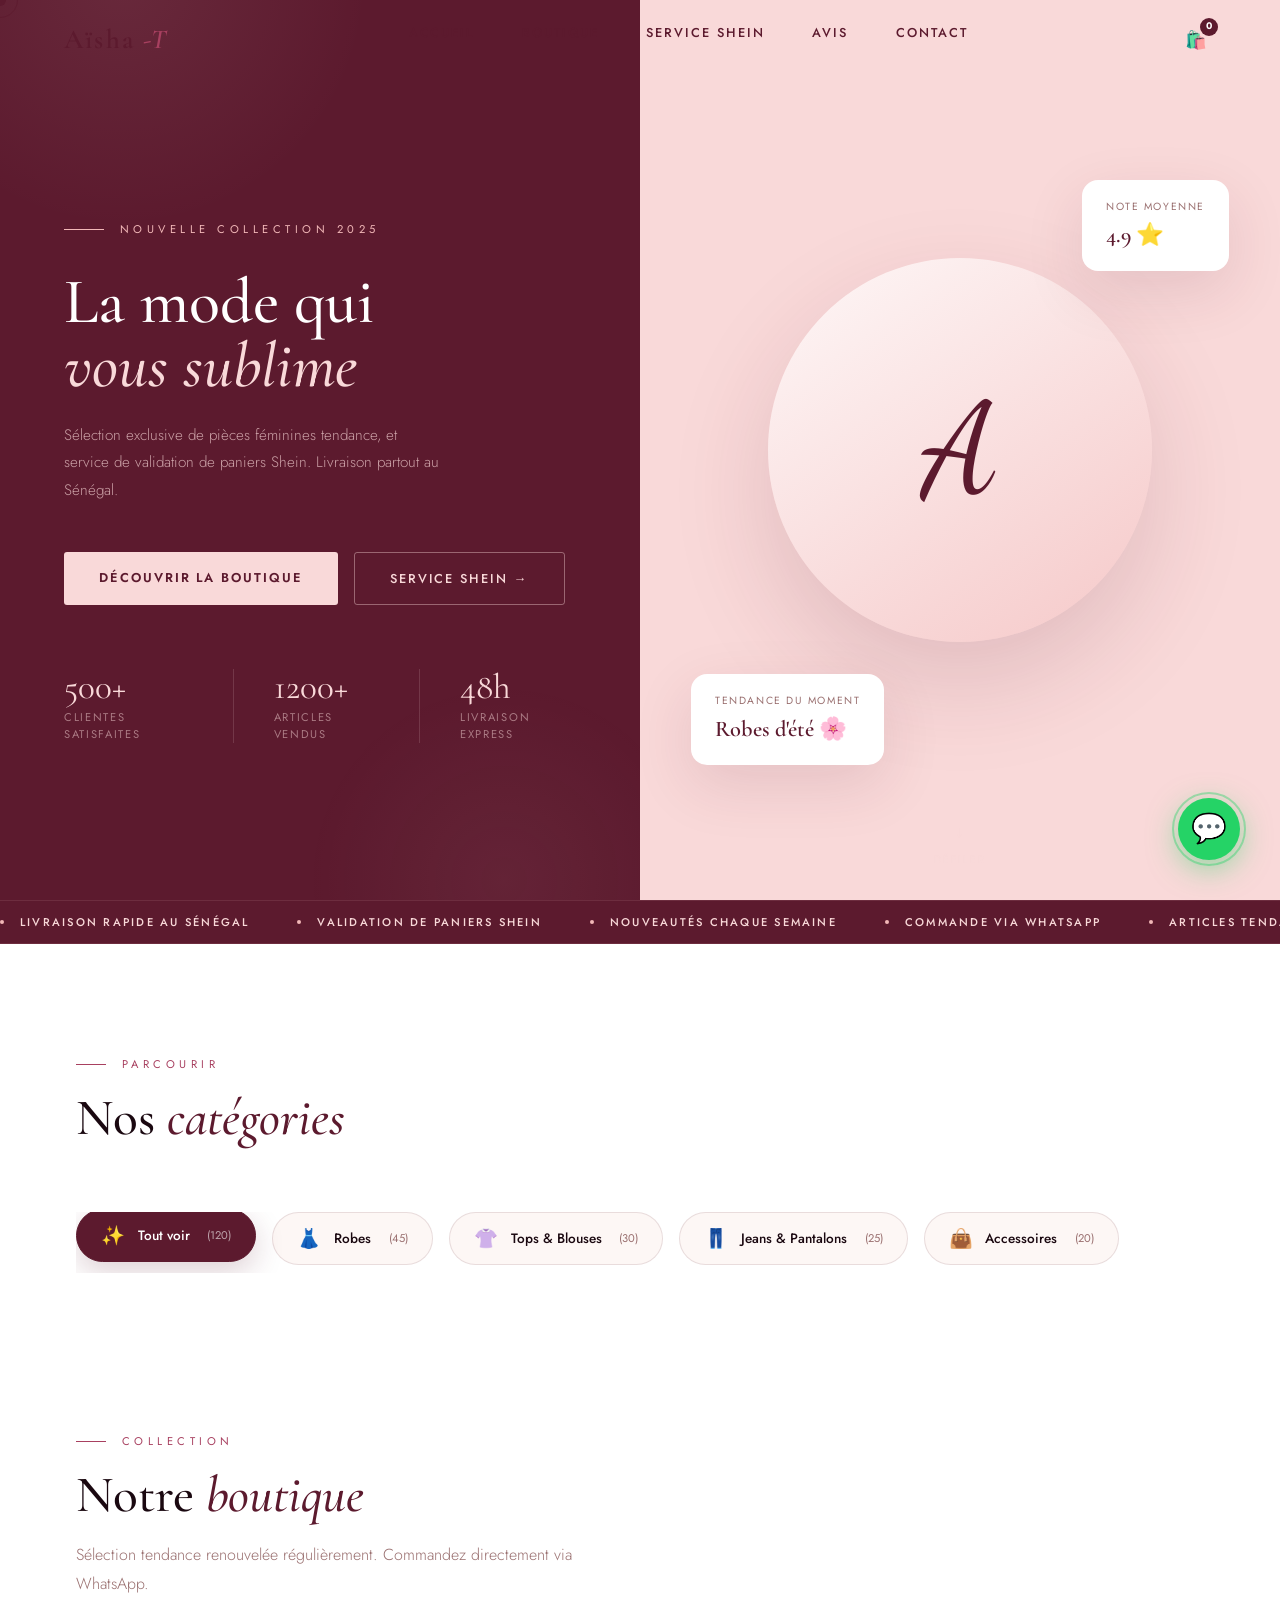
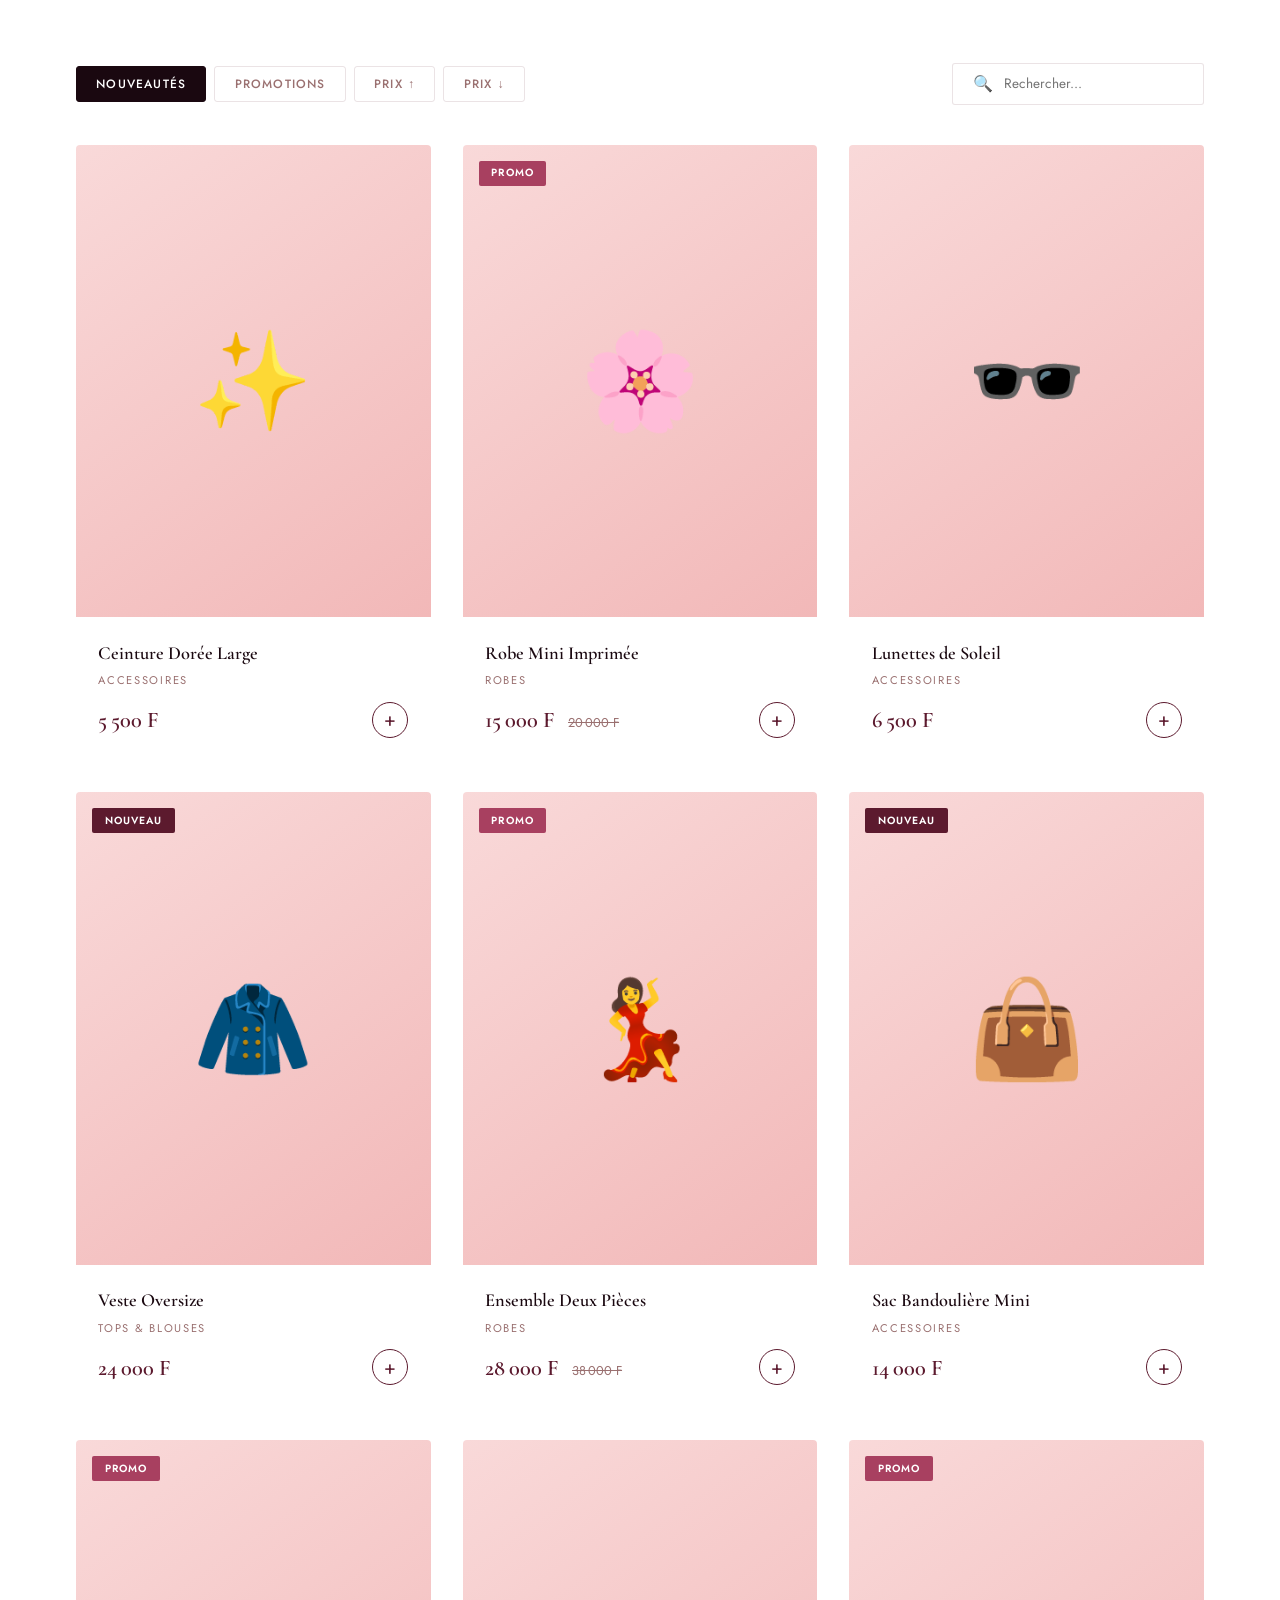
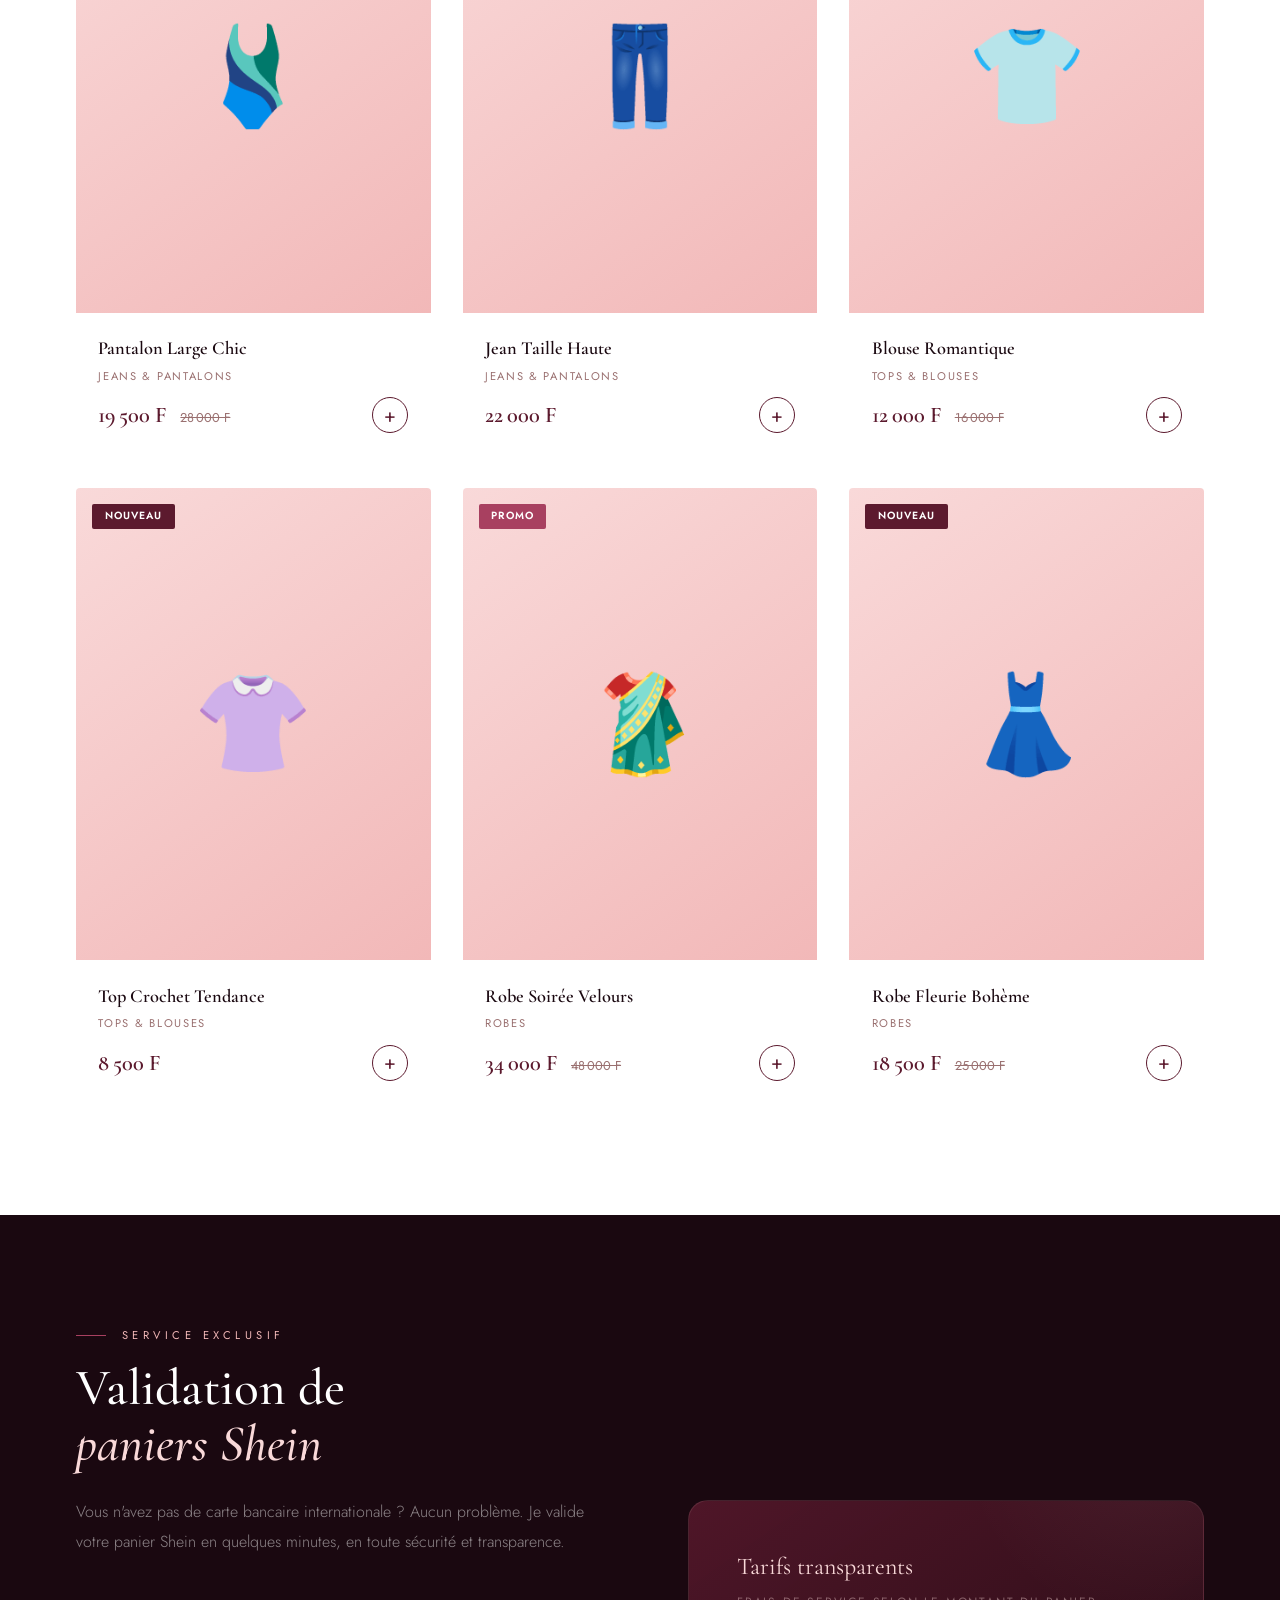
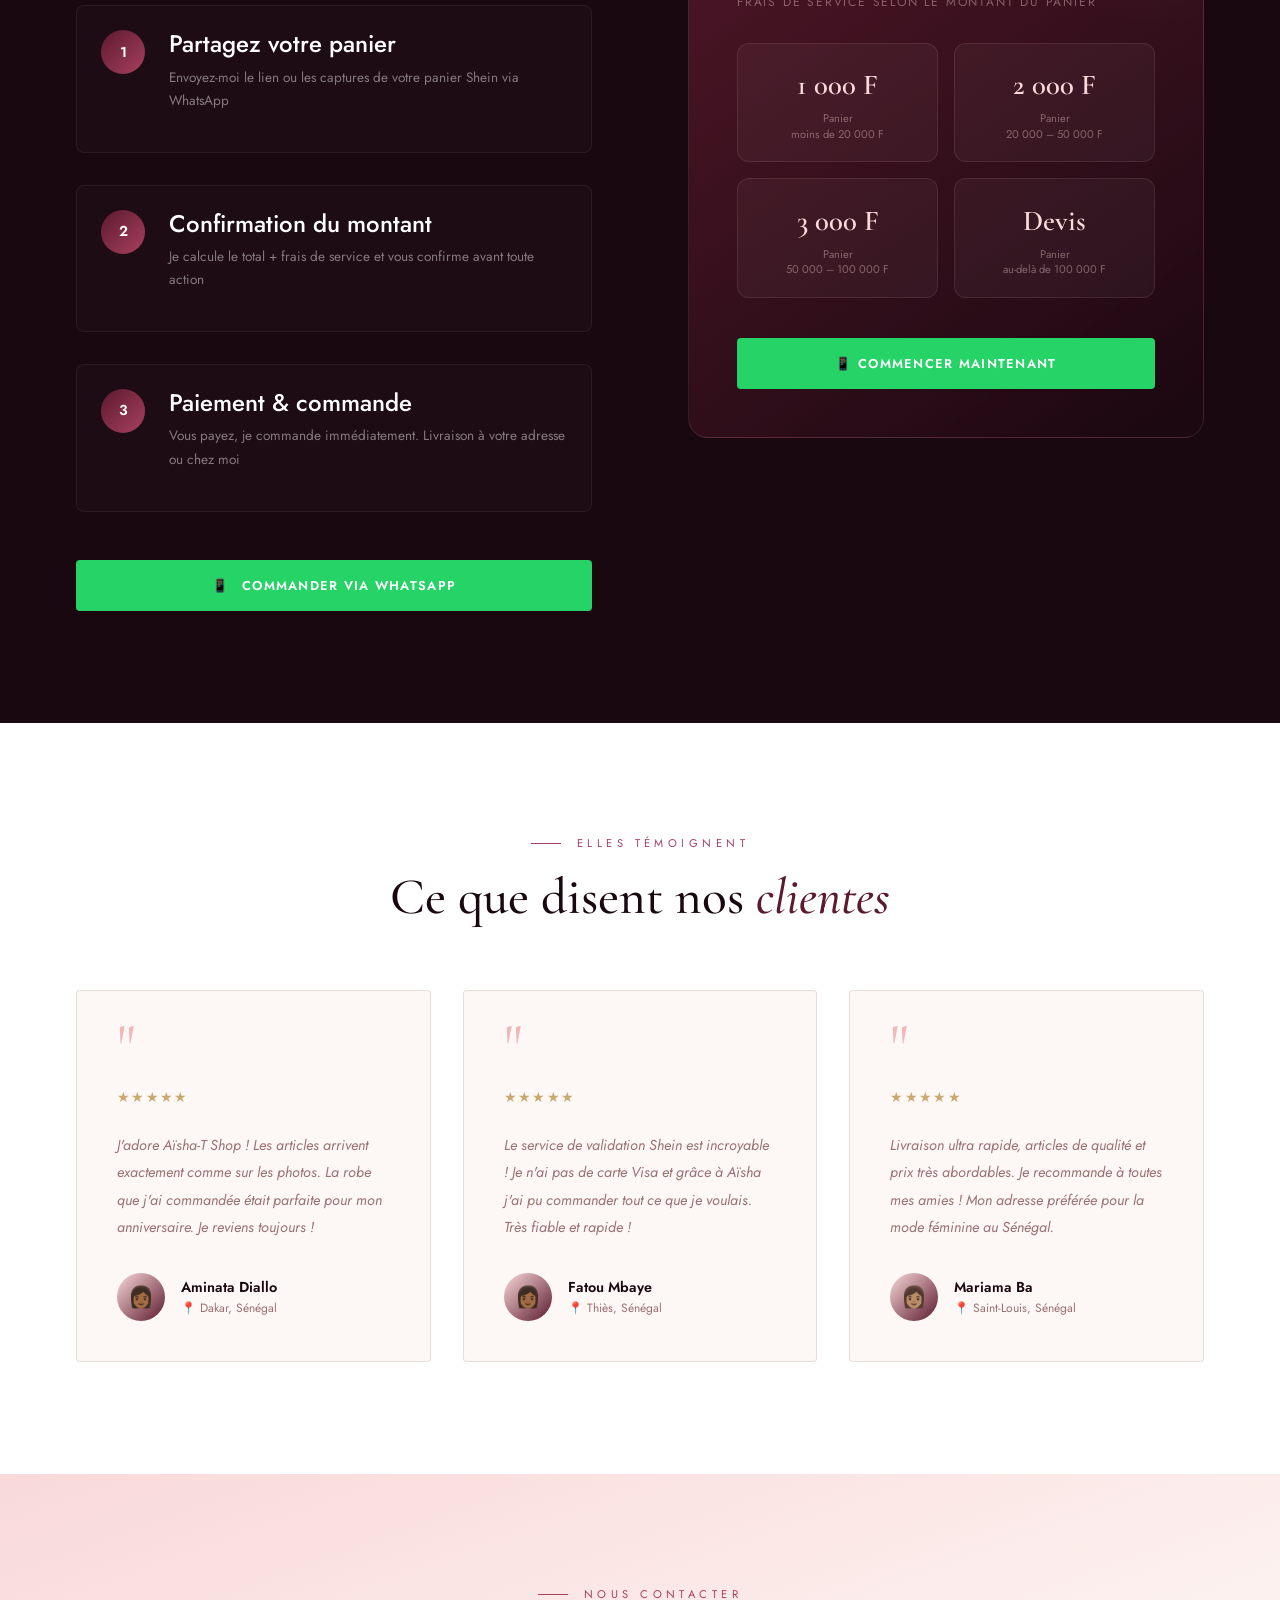
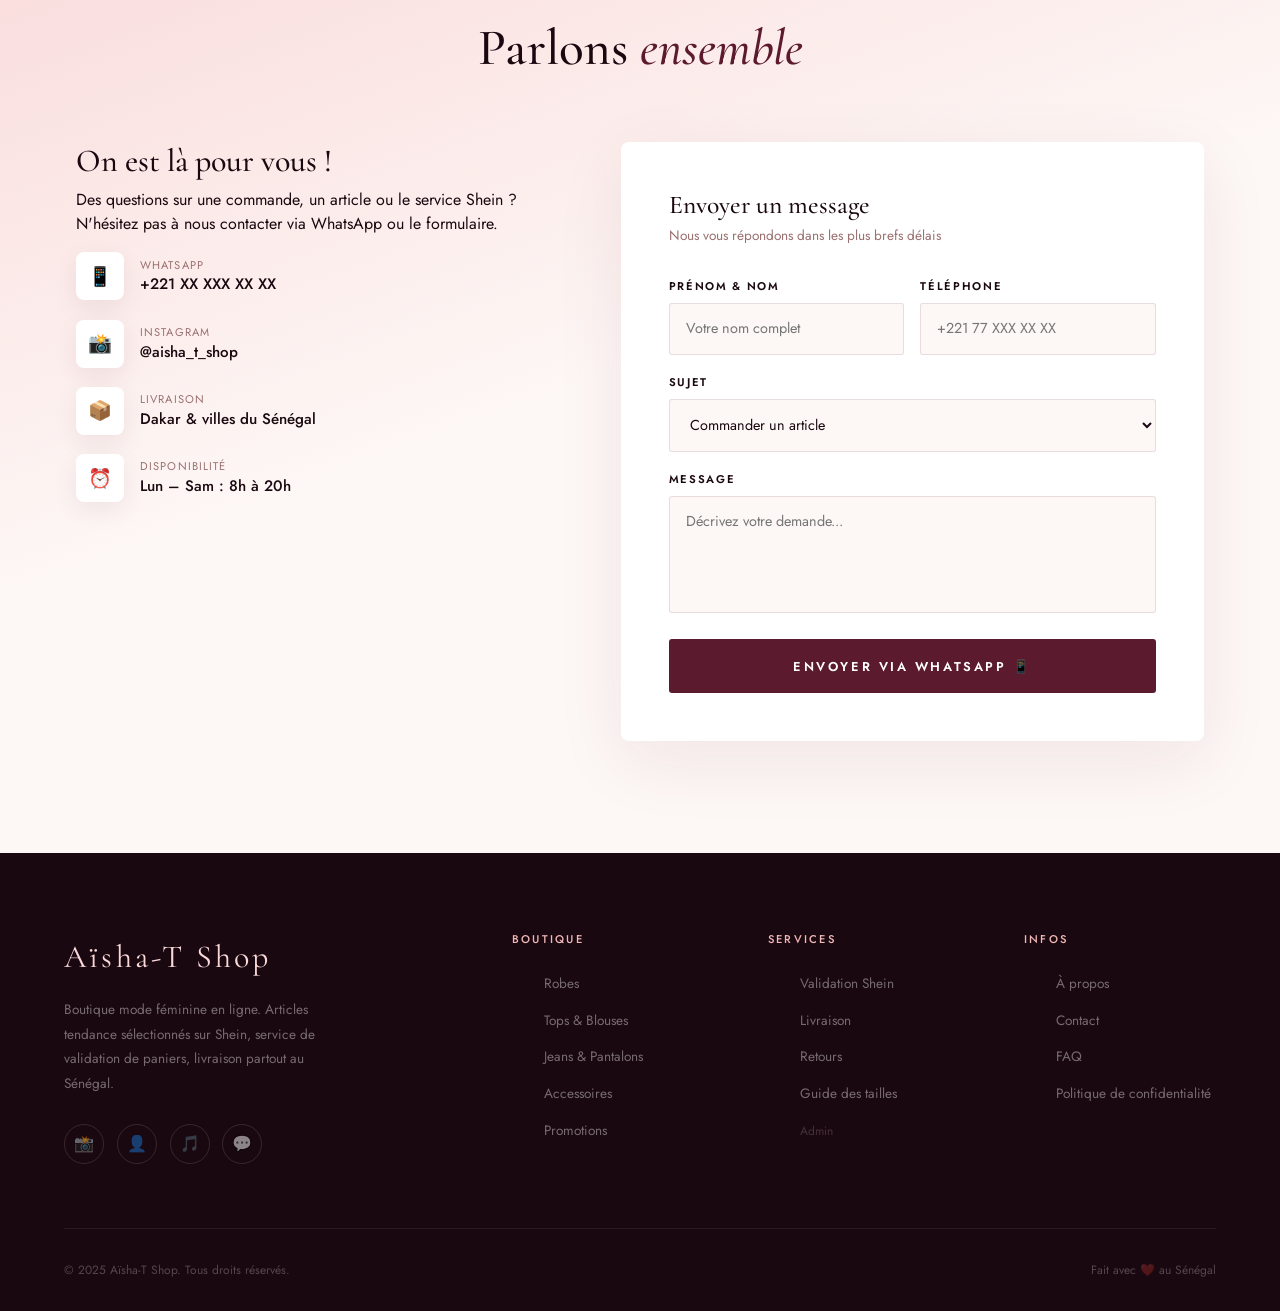
==== index.html @ eae57ab1 "first commit" ====
<!DOCTYPE html>
<html lang="fr">
<head>
  <meta charset="UTF-8">
  <meta name="viewport" content="width=device-width, initial-scale=1.0">
  <title>Aïsha-T Shop — Mode Féminine & Validation Shein</title>
  <meta name="description" content="Boutique mode féminine tendance. Articles Shein revendus & validation de paniers. Livraison au Sénégal.">
  
  <!-- Bootstrap CSS -->
  <link href="https://cdn.jsdelivr.net/npm/bootstrap@5.3.2/dist/css/bootstrap.min.css" rel="stylesheet">
  <!-- Custom CSS -->
  <link rel="stylesheet" href="css/style.css">
</head>
<body>

<!-- CURSOR -->
<div class="cursor" id="cursor"></div>
<div class="cursor-follower" id="cursorFollower"></div>

<!-- PARTICLES -->
<canvas id="particles-canvas"></canvas>

<!-- LOADER -->
<div id="loader">
  <div class="loader-logo">Aïsha<span>-T</span></div>
  <div class="loader-line"></div>
  <div class="loader-sub">Mode Féminine · Validation Shein</div>
</div>

<!-- NAVBAR -->
<nav id="navbar">
  <a href="#" class="nav-logo">Aïsha<em>-T</em></a>

  <ul class="nav-center" id="navLinks">
    <li><a href="#hero">Accueil</a></li>
    <li><a href="#boutique">Boutique</a></li>
    <li><a href="#shein-service">Service Shein</a></li>
    <li><a href="#temoignages">Avis</a></li>
    <li><a href="#contact">Contact</a></li>
  </ul>

  <div class="nav-right">
    <button class="nav-icon-btn" onclick="toggleCart()" title="Panier">
      🛍️
      <span class="badge" id="cartBadge">0</span>
    </button>
    <button class="hamburger" onclick="toggleNav()">
      <span></span><span></span><span></span>
    </button>
  </div>
</nav>

<!-- HERO -->
<section id="hero">
  <div class="hero-left">
    <div class="hero-eyebrow">Nouvelle Collection 2025</div>
    <h1 class="hero-title">
      La mode qui<br><em>vous sublime</em>
    </h1>
    <p class="hero-sub">
      Sélection exclusive de pièces féminines tendance, et service de validation de paniers Shein. Livraison partout au Sénégal.
    </p>
    <div class="hero-actions">
      <a href="#boutique" class="btn-primary"><span>Découvrir la boutique</span></a>
      <a href="#shein-service" class="btn-ghost">Service Shein →</a>
    </div>
    <div class="hero-stats">
      <div class="hero-stat">
        <div class="num" data-count="500" data-suffix="+">0</div>
        <div class="lbl">Clientes satisfaites</div>
      </div>
      <div class="hero-stat-sep"></div>
      <div class="hero-stat">
        <div class="num" data-count="1200" data-suffix="+">0</div>
        <div class="lbl">Articles vendus</div>
      </div>
      <div class="hero-stat-sep"></div>
      <div class="hero-stat">
        <div class="num" data-count="48" data-suffix="h">0</div>
        <div class="lbl">Livraison express</div>
      </div>
    </div>
  </div>

  <div class="hero-right">
    <div class="hero-visual">
      <div class="hero-circle">
        <div class="hero-logo-display">A</div>
      </div>

      <div class="hero-floating-card">
        <div class="hfc-label">Tendance du moment</div>
        <div class="hfc-value">Robes d'été 🌸</div>
      </div>

      <div class="hero-floating-card">
        <div class="hfc-label">Note moyenne</div>
        <div class="hfc-value">4.9 ⭐</div>
      </div>
    </div>

    <div class="hero-scroll">
      <div class="arrow">↓</div>
      <span>Défiler</span>
    </div>
  </div>
</section>

<!-- MARQUEE -->
<div class="marquee-band">
  <div class="marquee-track">
    <span class="marquee-item"><span class="marquee-dot"></span> Livraison rapide au Sénégal</span>
    <span class="marquee-item"><span class="marquee-dot"></span> Validation de paniers Shein</span>
    <span class="marquee-item"><span class="marquee-dot"></span> Nouveautés chaque semaine</span>
    <span class="marquee-item"><span class="marquee-dot"></span> Commande via WhatsApp</span>
    <span class="marquee-item"><span class="marquee-dot"></span> Articles tendance & abordables</span>
    <span class="marquee-item"><span class="marquee-dot"></span> Tailles XS à XL disponibles</span>
    <span class="marquee-item"><span class="marquee-dot"></span> Paiement sécurisé</span>
    <span class="marquee-item"><span class="marquee-dot"></span> Livraison rapide au Sénégal</span>
    <span class="marquee-item"><span class="marquee-dot"></span> Validation de paniers Shein</span>
    <span class="marquee-item"><span class="marquee-dot"></span> Nouveautés chaque semaine</span>
    <span class="marquee-item"><span class="marquee-dot"></span> Commande via WhatsApp</span>
    <span class="marquee-item"><span class="marquee-dot"></span> Articles tendance & abordables</span>
    <span class="marquee-item"><span class="marquee-dot"></span> Tailles XS à XL disponibles</span>
    <span class="marquee-item"><span class="marquee-dot"></span> Paiement sécurisé</span>
  </div>
</div>

<!-- CATEGORIES -->
<section id="categories" class="section">
  <div class="container">
    <div class="section-header reveal">
      <div class="section-eyebrow">Parcourir</div>
      <h2 class="section-title">Nos <em>catégories</em></h2>
    </div>
    <div class="categories-row reveal">
      <div class="cat-pill active" onclick="filterCat('tout', this)">
        <span class="cat-pill-emoji">✨</span>
        <span class="cat-pill-name">Tout voir</span>
        <span class="cat-pill-count">(120)</span>
      </div>
      <div class="cat-pill" onclick="filterCat('robe', this)">
        <span class="cat-pill-emoji">👗</span>
        <span class="cat-pill-name">Robes</span>
        <span class="cat-pill-count">(45)</span>
      </div>
      <div class="cat-pill" onclick="filterCat('top', this)">
        <span class="cat-pill-emoji">👚</span>
        <span class="cat-pill-name">Tops & Blouses</span>
        <span class="cat-pill-count">(30)</span>
      </div>
      <div class="cat-pill" onclick="filterCat('jean', this)">
        <span class="cat-pill-emoji">👖</span>
        <span class="cat-pill-name">Jeans & Pantalons</span>
        <span class="cat-pill-count">(25)</span>
      </div>
      <div class="cat-pill" onclick="filterCat('accessoire', this)">
        <span class="cat-pill-emoji">👜</span>
        <span class="cat-pill-name">Accessoires</span>
        <span class="cat-pill-count">(20)</span>
      </div>
    </div>
  </div>
</section>

<!-- BOUTIQUE -->
<section id="boutique" class="section" style="background:white; padding-top:3rem">
  <div class="container">
    <div class="section-header reveal">
      <div class="section-eyebrow">Collection</div>
      <h2 class="section-title">Notre <em>boutique</em></h2>
      <p class="section-desc">Sélection tendance renouvelée régulièrement. Commandez directement via WhatsApp.</p>
    </div>

    <div class="products-toolbar reveal">
      <div class="filter-tabs">
        <button class="filter-tab active" onclick="setSort('recent', this)">Nouveautés</button>
        <button class="filter-tab" onclick="setSort('promo', this)">Promotions</button>
        <button class="filter-tab" onclick="setSort('prix_asc', this)">Prix ↑</button>
        <button class="filter-tab" onclick="setSort('prix_desc', this)">Prix ↓</button>
      </div>
      <div class="search-wrap">
        <span>🔍</span>
        <input type="text" placeholder="Rechercher..." oninput="doSearch(this.value)">
      </div>
    </div>

    <div class="products-grid" id="productsGrid"></div>
  </div>
</section>

<!-- SERVICE SHEIN -->
<section id="shein-service" class="section">
  <div class="container">
    <div class="shein-grid">
      <div class="reveal-left">
        <div class="section-eyebrow" style="color:var(--blush-mid)">Service exclusif</div>
        <h2 class="shein-title">Validation de<br><em>paniers Shein</em></h2>
        <p class="shein-desc">
          Vous n'avez pas de carte bancaire internationale ? Aucun problème. Je valide votre panier Shein en quelques minutes, en toute sécurité et transparence.
        </p>
        <div class="shein-steps">
          <div class="step">
            <div class="step-num">1</div>
            <div class="step-body">
              <h4>Partagez votre panier</h4>
              <p>Envoyez-moi le lien ou les captures de votre panier Shein via WhatsApp</p>
            </div>
          </div>
          <div class="step">
            <div class="step-num">2</div>
            <div class="step-body">
              <h4>Confirmation du montant</h4>
              <p>Je calcule le total + frais de service et vous confirme avant toute action</p>
            </div>
          </div>
          <div class="step">
            <div class="step-num">3</div>
            <div class="step-body">
              <h4>Paiement & commande</h4>
              <p>Vous payez, je commande immédiatement. Livraison à votre adresse ou chez moi</p>
            </div>
          </div>
        </div>
        <a href="https://wa.me/221XXXXXXXXX?text=Bonjour%20Aïsha-T%20Shop%20!%20Je%20voudrais%20valider%20mon%20panier%20Shein%20🛒" target="_blank" class="btn-wa">
          <span>📱</span> Commander via WhatsApp
        </a>
      </div>

      <div class="shein-visual-box reveal-right">
        <div class="shein-box-title">Tarifs transparents</div>
        <div class="shein-box-sub">Frais de service selon le montant du panier</div>
        <div class="tarif-grid">
          <div class="tarif-card">
            <div class="tarif-price">1 000 F</div>
            <div class="tarif-range">Panier<br>moins de 20 000 F</div>
          </div>
          <div class="tarif-card">
            <div class="tarif-price">2 000 F</div>
            <div class="tarif-range">Panier<br>20 000 – 50 000 F</div>
          </div>
          <div class="tarif-card">
            <div class="tarif-price">3 000 F</div>
            <div class="tarif-range">Panier<br>50 000 – 100 000 F</div>
          </div>
          <div class="tarif-card">
            <div class="tarif-price">Devis</div>
            <div class="tarif-range">Panier<br>au-delà de 100 000 F</div>
          </div>
        </div>
        <a href="https://wa.me/221XXXXXXXXX?text=Bonjour%20!%20Je%20veux%20valider%20mon%20panier%20Shein" target="_blank" class="btn-wa" style="margin-top:0.5rem">
          📱 Commencer maintenant
        </a>
      </div>
    </div>
  </div>
</section>

<!-- TESTIMONIALS -->
<section id="temoignages" class="section" style="background:white">
  <div class="container">
    <div class="section-header reveal" style="text-align:center">
      <div class="section-eyebrow" style="justify-content:center">Elles témoignent</div>
      <h2 class="section-title">Ce que disent nos <em>clientes</em></h2>
    </div>
    <div class="testi-grid">
      <div class="testi-card reveal" style="transition-delay:0s">
        <span class="testi-quote">"</span>
        <div class="testi-stars">★★★★★</div>
        <p class="testi-text">J'adore Aïsha-T Shop ! Les articles arrivent exactement comme sur les photos. La robe que j'ai commandée était parfaite pour mon anniversaire. Je reviens toujours !</p>
        <div class="testi-author">
          <div class="testi-avatar">👩🏾</div>
          <div>
            <div class="testi-name">Aminata Diallo</div>
            <div class="testi-loc">📍 Dakar, Sénégal</div>
          </div>
        </div>
      </div>
      <div class="testi-card reveal" style="transition-delay:0.1s">
        <span class="testi-quote">"</span>
        <div class="testi-stars">★★★★★</div>
        <p class="testi-text">Le service de validation Shein est incroyable ! Je n'ai pas de carte Visa et grâce à Aïsha j'ai pu commander tout ce que je voulais. Très fiable et rapide !</p>
        <div class="testi-author">
          <div class="testi-avatar">👩🏾</div>
          <div>
            <div class="testi-name">Fatou Mbaye</div>
            <div class="testi-loc">📍 Thiès, Sénégal</div>
          </div>
        </div>
      </div>
      <div class="testi-card reveal" style="transition-delay:0.2s">
        <span class="testi-quote">"</span>
        <div class="testi-stars">★★★★★</div>
        <p class="testi-text">Livraison ultra rapide, articles de qualité et prix très abordables. Je recommande à toutes mes amies ! Mon adresse préférée pour la mode féminine au Sénégal.</p>
        <div class="testi-author">
          <div class="testi-avatar">👩🏽</div>
          <div>
            <div class="testi-name">Mariama Ba</div>
            <div class="testi-loc">📍 Saint-Louis, Sénégal</div>
          </div>
        </div>
      </div>
    </div>
  </div>
</section>

<!-- CONTACT -->
<section id="contact" class="section">
  <div class="container">
    <div class="section-header reveal" style="text-align:center">
      <div class="section-eyebrow" style="justify-content:center">Nous contacter</div>
      <h2 class="section-title">Parlons <em>ensemble</em></h2>
    </div>
    <div class="contact-grid">
      <div class="reveal-left">
        <h3 style="font-family:'Cormorant Garamond',serif;font-size:2rem;margin-bottom:0.5rem">On est là pour vous !</h3>
        <p>Des questions sur une commande, un article ou le service Shein ? N'hésitez pas à nous contacter via WhatsApp ou le formulaire.</p>
        <div class="contact-items">
          <div class="contact-item">
            <div class="ci-icon">📱</div>
            <div><div class="ci-label">WhatsApp</div><div class="ci-val">+221 XX XXX XX XX</div></div>
          </div>
          <div class="contact-item">
            <div class="ci-icon">📸</div>
            <div><div class="ci-label">Instagram</div><div class="ci-val">@aisha_t_shop</div></div>
          </div>
          <div class="contact-item">
            <div class="ci-icon">📦</div>
            <div><div class="ci-label">Livraison</div><div class="ci-val">Dakar & villes du Sénégal</div></div>
          </div>
          <div class="contact-item">
            <div class="ci-icon">⏰</div>
            <div><div class="ci-label">Disponibilité</div><div class="ci-val">Lun – Sam : 8h à 20h</div></div>
          </div>
        </div>
      </div>
      <div class="contact-form reveal-right" id="contactForm">
        <h3>Envoyer un message</h3>
        <p class="sub">Nous vous répondons dans les plus brefs délais</p>
        <div class="form-row">
          <div class="form-group">
            <label>PRÉNOM & NOM</label>
            <input type="text" id="cName" placeholder="Votre nom complet">
          </div>
          <div class="form-group">
            <label>TÉLÉPHONE</label>
            <input type="tel" id="cTel" placeholder="+221 77 XXX XX XX">
          </div>
        </div>
        <div class="form-group">
          <label>SUJET</label>
          <select id="cSujet">
            <option>Commander un article</option>
            <option>Validation de panier Shein</option>
            <option>Suivi de commande</option>
            <option>Renseignement sur un article</option>
            <option>Autre demande</option>
          </select>
        </div>
        <div class="form-group">
          <label>MESSAGE</label>
          <textarea id="cMsg" rows="4" placeholder="Décrivez votre demande..."></textarea>
        </div>
        <button class="btn-submit" onclick="handleContact()"><span>Envoyer via WhatsApp 📱</span></button>
      </div>
    </div>
  </div>
</section>

<!-- FOOTER -->
<footer>
  <div class="footer-main">
    <div class="footer-brand">
      <a href="#" class="logo-foot">Aïsha-T Shop</a>
      <p>Boutique mode féminine en ligne. Articles tendance sélectionnés sur Shein, service de validation de paniers, livraison partout au Sénégal.</p>
      <div class="footer-socials">
        <a class="soc-btn" href="#" title="Instagram">📸</a>
        <a class="soc-btn" href="#" title="Facebook">👤</a>
        <a class="soc-btn" href="#" title="TikTok">🎵</a>
        <a class="soc-btn" href="https://wa.me/221XXXXXXXXX" target="_blank" title="WhatsApp">💬</a>
      </div>
    </div>
    <div class="footer-col">
      <h4>Boutique</h4>
      <ul>
        <li><a href="#">Robes</a></li>
        <li><a href="#">Tops & Blouses</a></li>
        <li><a href="#">Jeans & Pantalons</a></li>
        <li><a href="#">Accessoires</a></li>
        <li><a href="#">Promotions</a></li>
      </ul>
    </div>
    <div class="footer-col">
      <h4>Services</h4>
      <ul>
        <li><a href="#">Validation Shein</a></li>
        <li><a href="#">Livraison</a></li>
        <li><a href="#">Retours</a></li>
        <li><a href="#">Guide des tailles</a></li>
        <li><a href="admin.html" style="color:rgba(249,217,217,0.2);font-size:0.75rem">Admin</a></li>
      </ul>
    </div>
    <div class="footer-col">
      <h4>Infos</h4>
      <ul>
        <li><a href="#">À propos</a></li>
        <li><a href="#contact">Contact</a></li>
        <li><a href="#">FAQ</a></li>
        <li><a href="#">Politique de confidentialité</a></li>
      </ul>
    </div>
  </div>
  <div class="footer-bottom">
    <span>© 2025 Aïsha-T Shop. Tous droits réservés.</span>
    <span>Fait avec ❤️ au Sénégal</span>
  </div>
</footer>

<!-- CART DRAWER -->
<div id="cartOverlay" class="cart-overlay">
  <div class="cart-panel">
    <div class="cart-head">
      <h2>Mon Panier 🛍️</h2>
      <button class="cart-close" onclick="toggleCart()">✕</button>
    </div>
    <div class="cart-items-list" id="cartItemsList">
      <div class="cart-empty-state">
        <div class="icon">🛍️</div>
        <p>Votre panier est vide</p>
      </div>
    </div>
    <div class="cart-footer" id="cartFooter" style="display:none">
      <div class="cart-total-row">
        <span>Total</span>
        <span id="cartTotal">0 F</span>
      </div>
      <a id="cartWaBtn" href="#" target="_blank" class="btn-wa">📱 Commander via WhatsApp</a>
    </div>
  </div>
</div>

<!-- PRODUCT MODAL -->
<div id="productModal" class="modal-overlay">
  <div class="product-modal">
    <div class="modal-grid">
      <div class="modal-img" id="modalImg">👗</div>
      <div class="modal-body">
        <button class="modal-close-btn" onclick="closeProductModal()">✕</button>
        <h2 class="modal-name" id="modalName">Nom du produit</h2>
        <div class="modal-cat" id="modalCat">Catégorie</div>
        <div class="modal-price" id="modalPrice">0 F</div>
        <p class="modal-desc" id="modalDesc">Description.</p>
        <div class="size-section">
          <label>CHOISIR LA TAILLE</label>
          <div class="size-row">
            <button class="size-chip" onclick="selectSize(this)">XS</button>
            <button class="size-chip active" onclick="selectSize(this)">S</button>
            <button class="size-chip" onclick="selectSize(this)">M</button>
            <button class="size-chip" onclick="selectSize(this)">L</button>
            <button class="size-chip" onclick="selectSize(this)">XL</button>
          </div>
        </div>
        <div class="modal-btns">
          <button class="modal-add" onclick="addCurrentToCart()">🛍️ Ajouter au panier</button>
          <button class="modal-wa-btn" onclick="orderCurrentViaWa()" title="Commander via WhatsApp">📱</button>
        </div>
      </div>
    </div>
  </div>
</div>

<!-- WHATSAPP FAB -->
<a href="https://wa.me/221XXXXXXXXX?text=Bonjour%20Aïsha-T%20Shop%20!%20🌸" target="_blank" class="wa-fab" title="Commander sur WhatsApp">💬</a>

<!-- TOAST -->
<div class="toast" id="toast"></div>

<!-- Bootstrap JS -->
<script src="https://cdn.jsdelivr.net/npm/bootstrap@5.3.2/dist/js/bootstrap.bundle.min.js"></script>
<!-- Main JS -->
<script src="js/main.js"></script>
</body>
</html>
---- css/style.css ----
/* ============================================
   AÏSHA-T SHOP — Main Stylesheet
   ============================================ */

@import url('https://fonts.googleapis.com/css2?family=Cormorant+Garamond:ital,wght@0,300;0,400;0,600;0,700;1,300;1,400&family=Jost:wght@200;300;400;500;600&family=Dancing+Script:wght@600;700&display=swap');

/* ===== CSS VARIABLES ===== */
:root {
  --blush:     #f9d9d9;
  --blush-mid: #f2b8b8;
  --blush-deep:#e89090;
  --wine:      #5c1a2e;
  --wine-mid:  #7a2a40;
  --wine-light:#a84060;
  --cream:     #fdf7f5;
  --dark:      #1a0810;
  --muted:     #9a7070;
  --gold:      #c9a96e;
  --white:     #ffffff;
  --border:    rgba(92,26,46,0.12);

  --ease-bounce: cubic-bezier(0.34, 1.56, 0.64, 1);
  --ease-smooth: cubic-bezier(0.4, 0, 0.2, 1);
}

/* ===== RESET ===== */
*, *::before, *::after { margin:0; padding:0; box-sizing:border-box; }
html { scroll-behavior: smooth; font-size: 16px; }
body {
  font-family: 'Jost', sans-serif;
  background: var(--cream);
  color: var(--dark);
  overflow-x: hidden;
  cursor: none;
}
img { max-width:100%; display:block; }
a { text-decoration: none; }

/* ===== CUSTOM CURSOR ===== */
.cursor {
  width: 12px; height: 12px;
  background: var(--wine);
  border-radius: 50%;
  position: fixed; top:0; left:0;
  pointer-events: none; z-index: 99999;
  transform: translate(-50%,-50%);
  transition: transform 0.1s, background 0.3s, width 0.3s, height 0.3s;
}
.cursor-follower {
  width: 36px; height: 36px;
  border: 1.5px solid var(--wine);
  border-radius: 50%;
  position: fixed; top:0; left:0;
  pointer-events: none; z-index: 99998;
  transform: translate(-50%,-50%);
  transition: transform 0.15s ease, border-color 0.3s;
  opacity: 0.6;
}
body:hover .cursor { opacity: 1; }

/* ===== LOADER ===== */
#loader {
  position: fixed; inset:0; z-index: 10000;
  background: var(--wine);
  display: flex; flex-direction: column;
  align-items: center; justify-content: center;
  gap: 1.5rem;
}
.loader-logo {
  font-family: 'Cormorant Garamond', serif;
  font-size: 3rem; color: var(--blush);
  letter-spacing: 0.2em;
  animation: fadeInUp 0.8s ease both;
}
.loader-logo span { font-style: italic; color: var(--blush-mid); }
.loader-line {
  width: 0; height: 1px;
  background: var(--blush-mid);
  animation: expandLine 1.5s ease 0.5s both;
}
.loader-sub {
  font-family: 'Jost', sans-serif;
  font-size: 0.7rem; letter-spacing: 0.4em;
  color: rgba(249,217,217,0.6);
  text-transform: uppercase;
  animation: fadeIn 0.8s ease 0.8s both;
}
@keyframes expandLine { to { width: 200px; } }
@keyframes fadeIn { from{opacity:0} to{opacity:1} }
@keyframes fadeInUp { from{opacity:0;transform:translateY(30px)} to{opacity:1;transform:translateY(0)} }
#loader.hide {
  animation: loaderOut 0.6s ease 0.3s both;
}
@keyframes loaderOut { to { opacity:0; transform:scale(1.05); pointer-events:none; } }

/* ===== PARTICLES ===== */
#particles-canvas {
  position: fixed; inset:0; z-index:0;
  pointer-events: none; opacity:0.4;
}

/* ===== NAVBAR ===== */
#navbar {
  position: fixed; top:0; left:0; right:0; z-index:1000;
  height: 80px;
  display: flex; align-items: center; justify-content: space-between;
  padding: 0 4rem;
  transition: all 0.4s ease;
}
#navbar.scrolled {
  background: rgba(253,247,245,0.97);
  backdrop-filter: blur(20px);
  height: 65px;
  box-shadow: 0 1px 0 var(--border), 0 20px 60px rgba(92,26,46,0.06);
}
.nav-logo {
  font-family: 'Cormorant Garamond', serif;
  font-size: 1.7rem; font-weight: 600;
  color: var(--wine); letter-spacing: 0.08em;
  display: flex; align-items: center; gap: 0.5rem;
  position: relative;
}
.nav-logo::after {
  content: '';
  position: absolute; bottom:-3px; left:0; right:0; height:1px;
  background: var(--wine); transform: scaleX(0);
  transform-origin: right;
  transition: transform 0.4s ease;
}
.nav-logo:hover::after { transform: scaleX(1); transform-origin: left; }
.nav-logo em { font-style: italic; color: var(--wine-light); }

.nav-center { display:flex; align-items:center; gap:3rem; list-style:none; }
.nav-center a {
  font-size: 0.8rem; font-weight: 500;
  letter-spacing: 0.15em; text-transform: uppercase;
  color: var(--wine); position: relative; padding-bottom:3px;
}
.nav-center a::after {
  content:''; position:absolute; bottom:0; left:0; right:0; height:1px;
  background: var(--wine); transform:scaleX(0);
  transform-origin: right; transition: transform 0.3s ease;
}
.nav-center a:hover::after { transform:scaleX(1); transform-origin:left; }

.nav-right { display:flex; align-items:center; gap:1.5rem; }
.nav-icon-btn {
  background:none; border:none; cursor:none;
  color: var(--wine); font-size:1.1rem;
  position:relative; transition:transform 0.2s ease;
  width:40px; height:40px; display:flex; align-items:center; justify-content:center;
  border-radius:50%;
}
.nav-icon-btn:hover { background: rgba(92,26,46,0.06); transform:scale(1.1); }
.badge {
  position:absolute; top:-2px; right:-2px;
  background: var(--wine); color:white;
  width:18px; height:18px; border-radius:50%;
  font-size:0.6rem; font-weight:700;
  display:flex; align-items:center; justify-content:center;
}
.hamburger { display:none; flex-direction:column; gap:5px; cursor:none; background:none; border:none; }
.hamburger span { width:22px; height:1.5px; background:var(--wine); transition:all 0.3s; }

/* ===== HERO ===== */
#hero {
  min-height: 100vh;
  display: grid; grid-template-columns: 1fr 1fr;
  position: relative; overflow: hidden;
}
.hero-left {
  background: var(--wine);
  display: flex; flex-direction: column;
  justify-content: center; padding: 8rem 4rem 4rem;
  position: relative; overflow: hidden;
}
.hero-left::before {
  content:'';
  position:absolute; top:-30%; left:-20%;
  width:500px; height:500px; border-radius:50%;
  background: radial-gradient(circle, rgba(249,217,217,0.08) 0%, transparent 70%);
}
.hero-left::after {
  content:'';
  position:absolute; bottom:-20%; right:-10%;
  width:400px; height:400px; border-radius:50%;
  background: radial-gradient(circle, rgba(249,217,217,0.05) 0%, transparent 70%);
}
.hero-eyebrow {
  font-size:0.7rem; letter-spacing:0.4em; text-transform:uppercase;
  color: var(--blush-mid); margin-bottom:2rem;
  display:flex; align-items:center; gap:1rem;
  animation: slideInLeft 0.8s ease 1.5s both;
}
.hero-eyebrow::before {
  content:''; width:40px; height:1px; background:var(--blush-mid);
}
.hero-title {
  font-family: 'Cormorant Garamond', serif;
  font-size: clamp(3rem, 5vw, 5.5rem);
  line-height: 1.0; color: var(--white);
  margin-bottom: 1.5rem;
  animation: slideInLeft 0.8s ease 1.7s both;
}
.hero-title em { font-style:italic; color:var(--blush); display:block; }
.hero-sub {
  font-size:0.95rem; color:rgba(249,217,217,0.7);
  line-height:1.8; max-width:380px; margin-bottom:3rem;
  font-weight:300;
  animation: slideInLeft 0.8s ease 1.9s both;
}
.hero-actions {
  display:flex; gap:1rem; flex-wrap:wrap;
  animation: slideInLeft 0.8s ease 2.1s both;
}
.btn-primary {
  background: var(--blush); color: var(--wine);
  padding:1rem 2.2rem; border-radius:3px;
  font-size:0.8rem; font-weight:600; letter-spacing:0.15em;
  text-transform:uppercase; border:none; cursor:none;
  transition: all 0.3s var(--ease-bounce);
  position:relative; overflow:hidden;
}
.btn-primary::before {
  content:''; position:absolute; inset:0;
  background:var(--white); transform:scaleX(0);
  transform-origin:right; transition:transform 0.4s ease;
}
.btn-primary:hover { color:var(--wine); transform:translateY(-3px); box-shadow:0 15px 40px rgba(92,26,46,0.3); }
.btn-primary:hover::before { transform:scaleX(1); transform-origin:left; }
.btn-primary span { position:relative; z-index:1; }
.btn-ghost {
  background:transparent; color:var(--blush);
  border:1px solid rgba(249,217,217,0.4);
  padding:1rem 2.2rem; border-radius:3px;
  font-size:0.8rem; font-weight:500; letter-spacing:0.15em;
  text-transform:uppercase; cursor:none;
  transition: all 0.3s ease;
}
.btn-ghost:hover { background:rgba(249,217,217,0.1); border-color:var(--blush); }

.hero-stats {
  display:flex; gap:2.5rem; margin-top:4rem;
  animation: slideInLeft 0.8s ease 2.3s both;
}
.hero-stat .num {
  font-family:'Cormorant Garamond', serif;
  font-size:2.2rem; color:var(--blush); line-height:1;
}
.hero-stat .lbl {
  font-size:0.7rem; letter-spacing:0.15em; text-transform:uppercase;
  color:rgba(249,217,217,0.5); margin-top:0.3rem;
}
.hero-stat-sep { width:1px; background:rgba(249,217,217,0.15); }

.hero-right {
  background: var(--blush);
  position:relative; overflow:hidden;
  display:flex; align-items:center; justify-content:center;
}
.hero-visual {
  position:relative; width:100%; height:100%;
  display:flex; align-items:center; justify-content:center;
}
.hero-circle {
  width:60%; aspect-ratio:1;
  border-radius:50%;
  background: linear-gradient(145deg, rgba(255,255,255,0.8), rgba(242,184,184,0.5));
  display:flex; align-items:center; justify-content:center;
  animation: heroFloat 6s ease-in-out infinite;
  box-shadow: 0 40px 100px rgba(92,26,46,0.15);
}
.hero-logo-display {
  font-family:'Dancing Script', cursive;
  font-size:8rem; color:var(--wine); line-height:1;
  text-align:center; user-select:none;
}
@keyframes heroFloat { 0%,100%{transform:translateY(0) rotate(-2deg)} 50%{transform:translateY(-20px) rotate(2deg)} }

.hero-floating-card {
  position:absolute;
  background:white; border-radius:16px;
  padding:1.2rem 1.5rem;
  box-shadow: 0 20px 60px rgba(92,26,46,0.12);
  animation: heroFloat 5s ease-in-out infinite;
}
.hero-floating-card:nth-child(2) { bottom:15%; left:8%; animation-delay:-2s; }
.hero-floating-card:nth-child(3) { top:20%; right:8%; animation-delay:-4s; }
.hfc-label { font-size:0.65rem; letter-spacing:0.15em; text-transform:uppercase; color:var(--muted); }
.hfc-value { font-family:'Cormorant Garamond',serif; font-size:1.4rem; color:var(--wine); font-weight:600; margin-top:0.2rem; }

.hero-scroll {
  position:absolute; bottom:2rem; left:50%;
  transform:translateX(-50%);
  display:flex; flex-direction:column; align-items:center; gap:0.5rem;
  color:rgba(249,217,217,0.5); font-size:0.65rem; letter-spacing:0.2em; text-transform:uppercase;
  animation: bounce 2s ease-in-out infinite;
}
.hero-scroll .arrow { font-size:1rem; }
@keyframes bounce { 0%,100%{transform:translateX(-50%) translateY(0)} 50%{transform:translateX(-50%) translateY(8px)} }
@keyframes slideInLeft { from{opacity:0;transform:translateX(-40px)} to{opacity:1;transform:translateX(0)} }

/* ===== MARQUEE BAND ===== */
.marquee-band {
  background: var(--wine);
  padding:0.8rem 0; overflow:hidden;
  border-top:1px solid rgba(249,217,217,0.1);
  border-bottom:1px solid rgba(249,217,217,0.1);
}
.marquee-track {
  display:flex; gap:3rem;
  animation: marquee 20s linear infinite;
  white-space:nowrap;
}
.marquee-item {
  display:flex; align-items:center; gap:1rem;
  font-size:0.7rem; letter-spacing:0.2em; text-transform:uppercase;
  color:var(--blush); font-weight:500;
}
.marquee-dot { width:4px; height:4px; border-radius:50%; background:var(--blush-mid); flex-shrink:0; }
@keyframes marquee { to{transform:translateX(-50%)} }

/* ===== SECTION COMMONS ===== */
.section { padding:7rem 4rem; position:relative; }
.container { max-width:1200px; margin:0 auto; }
.section-header { margin-bottom:4rem; }
.section-eyebrow {
  font-size:0.7rem; letter-spacing:0.4em; text-transform:uppercase;
  color:var(--wine-light); margin-bottom:1rem;
  display:flex; align-items:center; gap:1rem;
}
.section-eyebrow::before { content:''; width:30px; height:1px; background:var(--wine-light); }
.section-title {
  font-family:'Cormorant Garamond', serif;
  font-size:clamp(2rem,4vw,3.5rem);
  line-height:1.15; color:var(--dark);
}
.section-title em { font-style:italic; color:var(--wine); }
.section-desc { color:var(--muted); margin-top:1rem; max-width:500px; line-height:1.8; font-weight:300; }

/* ===== REVEAL ANIMATIONS ===== */
.reveal {
  opacity:0; transform:translateY(40px);
  transition: opacity 0.8s ease, transform 0.8s ease;
}
.reveal.visible { opacity:1; transform:translateY(0); }
.reveal-left { opacity:0; transform:translateX(-40px); transition: opacity 0.8s ease, transform 0.8s ease; }
.reveal-left.visible { opacity:1; transform:translateX(0); }
.reveal-right { opacity:0; transform:translateX(40px); transition: opacity 0.8s ease, transform 0.8s ease; }
.reveal-right.visible { opacity:1; transform:translateX(0); }

/* ===== CATEGORIES ===== */
#categories { background:white; }
.categories-row { display:flex; gap:1rem; overflow-x:auto; padding-bottom:0.5rem; scrollbar-width:none; }
.categories-row::-webkit-scrollbar { display:none; }
.cat-pill {
  display:flex; align-items:center; gap:0.8rem;
  background:var(--cream); border:1px solid var(--border);
  border-radius:50px; padding:0.7rem 1.5rem;
  cursor:none; transition:all 0.3s var(--ease-bounce);
  white-space:nowrap; flex-shrink:0;
}
.cat-pill:hover, .cat-pill.active {
  background:var(--wine); border-color:var(--wine);
  transform:translateY(-3px); box-shadow:0 10px 30px rgba(92,26,46,0.2);
}
.cat-pill:hover .cat-pill-name, .cat-pill.active .cat-pill-name { color:white; }
.cat-pill:hover .cat-pill-count, .cat-pill.active .cat-pill-count { color:rgba(255,255,255,0.6); }
.cat-pill-emoji { font-size:1.2rem; }
.cat-pill-name { font-size:0.85rem; font-weight:500; color:var(--dark); transition:color 0.3s; }
.cat-pill-count { font-size:0.7rem; color:var(--muted); transition:color 0.3s; margin-left:0.3rem; }

/* ===== PRODUCTS ===== */
.products-toolbar {
  display:flex; align-items:center; justify-content:space-between;
  margin-bottom:2.5rem; flex-wrap:wrap; gap:1rem;
}
.filter-tabs { display:flex; gap:0.5rem; }
.filter-tab {
  background:none; border:1px solid var(--border);
  padding:0.5rem 1.2rem; border-radius:3px;
  font-size:0.75rem; font-weight:500; letter-spacing:0.1em;
  text-transform:uppercase; cursor:none; color:var(--muted);
  transition:all 0.3s; font-family:'Jost', sans-serif;
}
.filter-tab:hover, .filter-tab.active { background:var(--dark); border-color:var(--dark); color:white; }
.search-wrap {
  display:flex; align-items:center; gap:0.7rem;
  border:1px solid var(--border); border-radius:3px;
  padding:0.5rem 1.2rem; background:white;
  transition:border-color 0.3s;
}
.search-wrap:focus-within { border-color:var(--wine); }
.search-wrap input {
  border:none; outline:none; background:transparent;
  font-family:'Jost', sans-serif; font-size:0.85rem; width:180px; color:var(--dark);
}
.search-wrap span { color:var(--muted); }

.products-grid { display:grid; grid-template-columns:repeat(auto-fill, minmax(270px, 1fr)); gap:2rem; }
.product-card {
  background:white; border-radius:4px;
  overflow:hidden; position:relative;
  transition:all 0.4s var(--ease-smooth);
  cursor:none;
}
.product-card:hover { transform:translateY(-10px); box-shadow:0 30px 80px rgba(92,26,46,0.12); }
.product-img-wrap {
  aspect-ratio:3/4; overflow:hidden; position:relative;
  background:linear-gradient(145deg, var(--blush), var(--blush-mid));
  display:flex; align-items:center; justify-content:center;
}
.product-img-emoji { font-size:6rem; transition:transform 0.5s ease; }
.product-card:hover .product-img-emoji { transform:scale(1.1); }
.product-overlay {
  position:absolute; inset:0; background:rgba(92,26,46,0.0);
  display:flex; align-items:center; justify-content:center; gap:0.8rem;
  transition:all 0.4s ease;
}
.product-card:hover .product-overlay { background:rgba(92,26,46,0.12); }
.overlay-btn {
  background:white; border:none; width:42px; height:42px; border-radius:50%;
  display:flex; align-items:center; justify-content:center;
  font-size:1rem; cursor:none;
  transform:translateY(20px) scale(0.8); opacity:0;
  transition:all 0.3s ease;
  box-shadow:0 8px 25px rgba(0,0,0,0.15);
}
.product-card:hover .overlay-btn { transform:translateY(0) scale(1); opacity:1; }
.overlay-btn:nth-child(2) { transition-delay:0.05s; }
.overlay-btn:nth-child(3) { transition-delay:0.1s; }
.overlay-btn:hover { background:var(--wine); color:white; transform:translateY(-2px) scale(1.1) !important; }

.product-badge {
  position:absolute; top:1rem; left:1rem;
  background:var(--wine); color:white;
  font-size:0.65rem; font-weight:600; letter-spacing:0.1em; text-transform:uppercase;
  padding:0.3rem 0.8rem; border-radius:2px;
}
.product-badge.promo { background:var(--wine-light); }

.product-body { padding:1.4rem; }
.product-name { font-family:'Cormorant Garamond',serif; font-size:1.15rem; font-weight:600; margin-bottom:0.3rem; color:var(--dark); }
.product-cat { font-size:0.7rem; letter-spacing:0.15em; text-transform:uppercase; color:var(--muted); margin-bottom:0.8rem; }
.product-foot { display:flex; align-items:center; justify-content:space-between; }
.product-price { font-family:'Cormorant Garamond',serif; font-size:1.4rem; color:var(--wine); font-weight:600; }
.product-old { font-size:0.8rem; color:var(--muted); text-decoration:line-through; margin-left:0.5rem; }
.add-btn {
  width:36px; height:36px; border-radius:50%; border:1.5px solid var(--wine);
  background:transparent; color:var(--wine); cursor:none; font-size:1.2rem;
  display:flex; align-items:center; justify-content:center;
  transition:all 0.3s var(--ease-bounce);
}
.add-btn:hover { background:var(--wine); color:white; transform:scale(1.1) rotate(90deg); }

/* ===== SERVICE SHEIN SECTION ===== */
#shein-service { background:var(--dark); overflow:hidden; }
.shein-grid { display:grid; grid-template-columns:1fr 1fr; gap:6rem; align-items:center; }
.shein-title { font-family:'Cormorant Garamond',serif; font-size:clamp(2rem,4vw,3.5rem); color:white; line-height:1.1; margin-bottom:1.5rem; }
.shein-title em { font-style:italic; color:var(--blush); }
.shein-desc { color:rgba(255,255,255,0.5); line-height:1.9; font-weight:300; margin-bottom:3rem; }
.shein-steps { display:flex; flex-direction:column; gap:2rem; margin-bottom:3rem; }
.step {
  display:flex; gap:1.5rem; align-items:flex-start;
  padding:1.5rem; border-radius:8px;
  border:1px solid rgba(255,255,255,0.06);
  background:rgba(255,255,255,0.02);
  transition:all 0.3s ease;
}
.step:hover { border-color:rgba(249,217,217,0.2); background:rgba(249,217,217,0.04); }
.step-num {
  width:44px; height:44px; border-radius:50%;
  background:linear-gradient(135deg, var(--wine), var(--wine-light));
  color:white; font-weight:600; font-size:0.9rem;
  display:flex; align-items:center; justify-content:center; flex-shrink:0;
}
.step-body h4 { color:white; font-weight:500; margin-bottom:0.4rem; }
.step-body p { color:rgba(255,255,255,0.45); font-size:0.85rem; line-height:1.7; }

.shein-visual-box {
  background:linear-gradient(145deg, rgba(92,26,46,0.8), rgba(26,8,16,0.9));
  border-radius:20px; padding:3rem;
  border:1px solid rgba(249,217,217,0.1);
  position:relative; overflow:hidden;
}
.shein-visual-box::before {
  content:''; position:absolute; top:-50%; right:-30%;
  width:400px; height:400px; border-radius:50%;
  background:radial-gradient(circle, rgba(249,217,217,0.06) 0%, transparent 70%);
}
.shein-box-title {
  font-family:'Cormorant Garamond',serif;
  font-size:1.5rem; color:var(--blush); margin-bottom:0.5rem;
}
.shein-box-sub { font-size:0.75rem; color:rgba(249,217,217,0.4); letter-spacing:0.15em; text-transform:uppercase; margin-bottom:2rem; }
.tarif-grid { display:grid; grid-template-columns:1fr 1fr; gap:1rem; margin-bottom:2rem; }
.tarif-card {
  background:rgba(255,255,255,0.04); border:1px solid rgba(249,217,217,0.1);
  border-radius:12px; padding:1.2rem; text-align:center;
  transition:all 0.3s ease;
}
.tarif-card:hover { border-color:rgba(249,217,217,0.3); background:rgba(249,217,217,0.06); }
.tarif-price { font-family:'Cormorant Garamond',serif; font-size:1.8rem; color:var(--blush); font-weight:600; }
.tarif-range { font-size:0.7rem; color:rgba(249,217,217,0.4); margin-top:0.3rem; line-height:1.4; }

.btn-wa {
  display:inline-flex; align-items:center; gap:0.8rem;
  background:#25D366; color:white;
  padding:1rem 2rem; border-radius:4px;
  font-size:0.8rem; font-weight:600; letter-spacing:0.1em; text-transform:uppercase;
  border:none; cursor:none; font-family:'Jost',sans-serif;
  transition:all 0.3s ease; width:100%; justify-content:center;
}
.btn-wa:hover { background:#128C7E; transform:translateY(-2px); box-shadow:0 15px 40px rgba(37,211,102,0.3); }

/* ===== TESTIMONIALS ===== */
#testimonials { background:white; }
.testi-grid { display:grid; grid-template-columns:repeat(auto-fit, minmax(300px, 1fr)); gap:2rem; }
.testi-card {
  background:var(--cream); border-radius:4px;
  padding:2.5rem; border:1px solid var(--border);
  position:relative; transition:all 0.4s ease;
}
.testi-card:hover { transform:translateY(-8px); box-shadow:0 30px 70px rgba(92,26,46,0.08); border-color:var(--blush-mid); }
.testi-quote {
  font-family:'Cormorant Garamond',serif;
  font-size:4rem; color:var(--blush-mid); line-height:0.5;
  margin-bottom:1.5rem; display:block;
}
.testi-text { font-size:0.9rem; color:var(--muted); line-height:1.9; font-style:italic; margin-bottom:2rem; }
.testi-stars { color:var(--gold); letter-spacing:0.1em; margin-bottom:1.5rem; font-size:0.85rem; }
.testi-author { display:flex; align-items:center; gap:1rem; }
.testi-avatar {
  width:48px; height:48px; border-radius:50%;
  background:linear-gradient(135deg, var(--blush), var(--wine));
  display:flex; align-items:center; justify-content:center; font-size:1.3rem;
}
.testi-name { font-weight:600; font-size:0.9rem; }
.testi-loc { font-size:0.75rem; color:var(--muted); }

/* ===== CONTACT ===== */
#contact { background:linear-gradient(160deg, var(--blush) 0%, var(--cream) 50%); }
.contact-grid { display:grid; grid-template-columns:1fr 1.3fr; gap:6rem; align-items:start; }
.contact-info h3 { font-family:'Cormorant Garamond',serif; font-size:2rem; margin-bottom:0.5rem; }
.contact-info p { color:var(--muted); line-height:1.8; margin-bottom:2.5rem; font-weight:300; }
.contact-items { display:flex; flex-direction:column; gap:1.2rem; }
.contact-item { display:flex; align-items:center; gap:1rem; }
.ci-icon {
  width:48px; height:48px; border-radius:8px;
  background:white; display:flex; align-items:center; justify-content:center;
  font-size:1.2rem; box-shadow:0 8px 25px rgba(92,26,46,0.08); flex-shrink:0;
}
.ci-label { font-size:0.7rem; letter-spacing:0.1em; text-transform:uppercase; color:var(--muted); }
.ci-val { font-weight:500; font-size:0.95rem; }

.contact-form {
  background:white; border-radius:8px;
  padding:3rem; box-shadow:0 20px 70px rgba(92,26,46,0.08);
}
.contact-form h3 { font-family:'Cormorant Garamond',serif; font-size:1.6rem; margin-bottom:0.3rem; }
.contact-form .sub { color:var(--muted); font-size:0.85rem; margin-bottom:2rem; }
.form-row { display:grid; grid-template-columns:1fr 1fr; gap:1rem; }
.form-group { margin-bottom:1.2rem; }
.form-group label {
  display:block; font-size:0.7rem; font-weight:600;
  letter-spacing:0.15em; text-transform:uppercase; color:var(--dark);
  margin-bottom:0.5rem;
}
.form-group input, .form-group textarea, .form-group select {
  width:100%; padding:0.9rem 1rem;
  border:1.5px solid var(--border); border-radius:3px;
  font-family:'Jost',sans-serif; font-size:0.9rem;
  color:var(--dark); background:var(--cream);
  transition:all 0.3s ease; outline:none; resize:none;
}
.form-group input:focus, .form-group textarea:focus, .form-group select:focus {
  border-color:var(--wine); background:white;
  box-shadow:0 0 0 4px rgba(92,26,46,0.06);
}
.btn-submit {
  width:100%; background:var(--wine); color:white; border:none;
  padding:1.1rem; border-radius:3px; font-size:0.8rem; font-weight:600;
  letter-spacing:0.2em; text-transform:uppercase; cursor:none;
  font-family:'Jost',sans-serif; transition:all 0.3s ease;
  position:relative; overflow:hidden;
}
.btn-submit::before {
  content:''; position:absolute; inset:0;
  background:var(--wine-light); transform:scaleX(0);
  transform-origin:right; transition:transform 0.4s ease;
}
.btn-submit:hover { transform:translateY(-2px); box-shadow:0 15px 40px rgba(92,26,46,0.3); }
.btn-submit:hover::before { transform:scaleX(1); transform-origin:left; }
.btn-submit span { position:relative; z-index:1; }

/* ===== FOOTER ===== */
footer {
  background:var(--dark);
  color:white; padding:5rem 4rem 2rem;
}
.footer-main { display:grid; grid-template-columns:2fr 1fr 1fr 1fr; gap:4rem; max-width:1200px; margin:0 auto 4rem; }
.footer-brand .logo-foot {
  font-family:'Cormorant Garamond',serif; font-size:2rem;
  color:var(--blush); letter-spacing:0.1em; display:block; margin-bottom:1rem;
}
.footer-brand p { color:rgba(255,255,255,0.4); font-size:0.85rem; line-height:1.8; max-width:280px; }
.footer-socials { display:flex; gap:0.8rem; margin-top:1.8rem; }
.soc-btn {
  width:40px; height:40px; border-radius:50%;
  border:1px solid rgba(255,255,255,0.12);
  display:flex; align-items:center; justify-content:center;
  font-size:1rem; color:rgba(255,255,255,0.5);
  transition:all 0.3s ease; cursor:none;
}
.soc-btn:hover { background:var(--wine); border-color:var(--wine); color:white; transform:translateY(-3px); }
.footer-col h4 { font-size:0.7rem; letter-spacing:0.2em; text-transform:uppercase; color:var(--blush-mid); margin-bottom:1.5rem; }
.footer-col ul { list-style:none; display:flex; flex-direction:column; gap:0.8rem; }
.footer-col ul li a { color:rgba(255,255,255,0.4); font-size:0.85rem; transition:color 0.3s; cursor:none; }
.footer-col ul li a:hover { color:var(--blush); }
.footer-bottom {
  border-top:1px solid rgba(255,255,255,0.07);
  padding-top:2rem; max-width:1200px; margin:0 auto;
  display:flex; justify-content:space-between; align-items:center;
  color:rgba(255,255,255,0.25); font-size:0.75rem;
}

/* ===== CART DRAWER ===== */
.cart-overlay {
  position:fixed; inset:0; background:rgba(26,8,16,0.5);
  z-index:5000; display:none; backdrop-filter:blur(6px);
}
.cart-overlay.open { display:block; }
.cart-panel {
  position:fixed; top:0; right:0; bottom:0; width:420px;
  background:white; z-index:5001;
  transform:translateX(100%); transition:transform 0.4s var(--ease-smooth);
  display:flex; flex-direction:column; padding:2.5rem;
  box-shadow:-20px 0 80px rgba(92,26,46,0.12);
}
.cart-overlay.open .cart-panel { transform:translateX(0); }
.cart-head { display:flex; justify-content:space-between; align-items:center; margin-bottom:2rem; }
.cart-head h2 { font-family:'Cormorant Garamond',serif; font-size:1.6rem; }
.cart-close { background:none; border:1px solid var(--border); width:36px; height:36px; border-radius:50%; cursor:none; font-size:1.1rem; display:flex; align-items:center; justify-content:center; transition:all 0.3s; }
.cart-close:hover { background:var(--wine); color:white; border-color:var(--wine); }
.cart-items-list { flex:1; overflow-y:auto; padding-right:0.5rem; }
.cart-item { display:flex; gap:1rem; padding:1rem 0; border-bottom:1px solid var(--border); align-items:center; }
.ci-img { width:72px; height:88px; background:linear-gradient(145deg,var(--blush),var(--blush-mid)); border-radius:4px; display:flex; align-items:center; justify-content:center; font-size:2.2rem; flex-shrink:0; }
.ci-info { flex:1; }
.ci-name { font-weight:600; font-size:0.9rem; margin-bottom:0.3rem; }
.ci-size { font-size:0.75rem; color:var(--muted); }
.ci-bottom { display:flex; align-items:center; justify-content:space-between; margin-top:0.5rem; }
.ci-price { font-family:'Cormorant Garamond',serif; font-size:1.1rem; color:var(--wine); font-weight:600; }
.ci-qty { display:flex; align-items:center; gap:0.5rem; }
.qty-btn { background:var(--cream); border:none; width:26px; height:26px; border-radius:50%; cursor:none; font-size:0.9rem; transition:all 0.2s; }
.qty-btn:hover { background:var(--wine); color:white; }
.ci-del { background:none; border:none; color:var(--muted); cursor:none; font-size:1rem; transition:color 0.2s; }
.ci-del:hover { color:var(--wine); }
.cart-empty-state { display:flex; flex-direction:column; align-items:center; justify-content:center; height:200px; color:var(--muted); gap:1rem; }
.cart-empty-state .icon { font-size:3rem; }
.cart-footer { margin-top:1.5rem; border-top:1.5px solid var(--dark); padding-top:1.5rem; }
.cart-total-row { display:flex; justify-content:space-between; font-family:'Cormorant Garamond',serif; font-size:1.3rem; font-weight:600; margin-bottom:1.5rem; }

/* ===== PRODUCT MODAL ===== */
.modal-overlay {
  position:fixed; inset:0; background:rgba(26,8,16,0.7);
  z-index:6000; display:none; align-items:center; justify-content:center;
  padding:2rem; backdrop-filter:blur(8px);
}
.modal-overlay.open { display:flex; }
.product-modal {
  background:white; border-radius:8px; max-width:850px; width:100%;
  overflow:hidden; max-height:90vh; overflow-y:auto;
  animation:modalIn 0.4s var(--ease-bounce) both;
}
@keyframes modalIn { from{opacity:0;transform:scale(0.9) translateY(20px)} to{opacity:1;transform:scale(1) translateY(0)} }
.modal-grid { display:grid; grid-template-columns:1fr 1fr; }
.modal-img { aspect-ratio:3/4; background:linear-gradient(145deg,var(--blush),var(--blush-mid)); display:flex; align-items:center; justify-content:center; font-size:10rem; }
.modal-body { padding:3rem; display:flex; flex-direction:column; }
.modal-close-btn { align-self:flex-end; background:none; border:1px solid var(--border); width:32px; height:32px; border-radius:50%; cursor:none; font-size:1rem; margin-bottom:1.5rem; transition:all 0.2s; display:flex; align-items:center; justify-content:center; }
.modal-close-btn:hover { background:var(--wine); color:white; border-color:var(--wine); }
.modal-name { font-family:'Cormorant Garamond',serif; font-size:1.8rem; font-weight:600; }
.modal-cat { font-size:0.7rem; letter-spacing:0.15em; text-transform:uppercase; color:var(--muted); margin:0.5rem 0 1.5rem; }
.modal-price { font-family:'Cormorant Garamond',serif; font-size:2.2rem; color:var(--wine); font-weight:600; margin-bottom:1.5rem; }
.modal-desc { color:var(--muted); line-height:1.8; font-size:0.9rem; margin-bottom:2rem; }
.size-section label { font-size:0.7rem; letter-spacing:0.15em; text-transform:uppercase; font-weight:600; display:block; margin-bottom:0.7rem; }
.size-row { display:flex; gap:0.5rem; margin-bottom:2rem; flex-wrap:wrap; }
.size-chip { background:var(--cream); border:1.5px solid var(--border); padding:0.4rem 0.9rem; border-radius:2px; font-size:0.8rem; font-weight:500; cursor:none; transition:all 0.2s; font-family:'Jost',sans-serif; }
.size-chip:hover, .size-chip.active { background:var(--dark); border-color:var(--dark); color:white; }
.modal-btns { display:flex; gap:0.8rem; margin-top:auto; }
.modal-add { flex:1; background:var(--wine); color:white; border:none; padding:1rem; border-radius:3px; font-size:0.8rem; font-weight:600; letter-spacing:0.1em; text-transform:uppercase; cursor:none; font-family:'Jost',sans-serif; transition:all 0.3s; }
.modal-add:hover { background:var(--wine-light); }
.modal-wa-btn { background:#25D366; color:white; border:none; padding:1rem 1.2rem; border-radius:3px; cursor:none; font-size:1.3rem; transition:all 0.3s; }
.modal-wa-btn:hover { background:#128C7E; }

/* ===== TOAST ===== */
.toast {
  position:fixed; bottom:2.5rem; left:50%; z-index:9000;
  transform:translateX(-50%) translateY(100px);
  background:var(--dark); color:white;
  padding:0.9rem 2rem; border-radius:50px;
  font-size:0.85rem; font-weight:500; letter-spacing:0.05em;
  opacity:0; transition:all 0.4s var(--ease-bounce);
  pointer-events:none; white-space:nowrap;
}
.toast.show { transform:translateX(-50%) translateY(0); opacity:1; }

/* ===== WA FLOAT ===== */
.wa-fab {
  position:fixed; bottom:2.5rem; right:2.5rem; z-index:900;
  width:62px; height:62px; border-radius:50%;
  background:#25D366; color:white;
  display:flex; align-items:center; justify-content:center;
  font-size:1.8rem; box-shadow:0 8px 30px rgba(37,211,102,0.5);
  transition:transform 0.3s var(--ease-bounce); cursor:none;
}
.wa-fab:hover { transform:scale(1.15); }
.wa-fab::after {
  content:''; position:absolute; inset:-6px;
  border-radius:50%; border:2px solid rgba(37,211,102,0.4);
  animation:ringPulse 2s ease-in-out infinite;
}
@keyframes ringPulse { 0%{transform:scale(1);opacity:1} 100%{transform:scale(1.4);opacity:0} }

/* ===== MOBILE ===== */
@media (max-width:1024px) {
  #navbar { padding:0 2rem; }
  .section { padding:5rem 2rem; }
  footer { padding:4rem 2rem 2rem; }
  .footer-main { grid-template-columns:1fr 1fr; }
  .shein-grid { grid-template-columns:1fr; gap:3rem; }
  .contact-grid { grid-template-columns:1fr; gap:3rem; }
  #hero { grid-template-columns:1fr; min-height:auto; }
  .hero-right { min-height:50vh; }
  .hero-left { padding:6rem 2rem 3rem; }
}
@media (max-width:768px) {
  body { cursor:auto; }
  .cursor, .cursor-follower { display:none; }
  .nav-center { display:none; }
  .hamburger { display:flex; }
  .nav-center.open { display:flex; flex-direction:column; position:absolute; top:65px; left:0; right:0; background:var(--cream); padding:2rem; border-bottom:1px solid var(--border); gap:1.5rem; z-index:999; }
  .footer-main { grid-template-columns:1fr; }
  .modal-grid { grid-template-columns:1fr; }
  .cart-panel { width:100%; }
  .stats-row { grid-template-columns:repeat(2,1fr); }
}
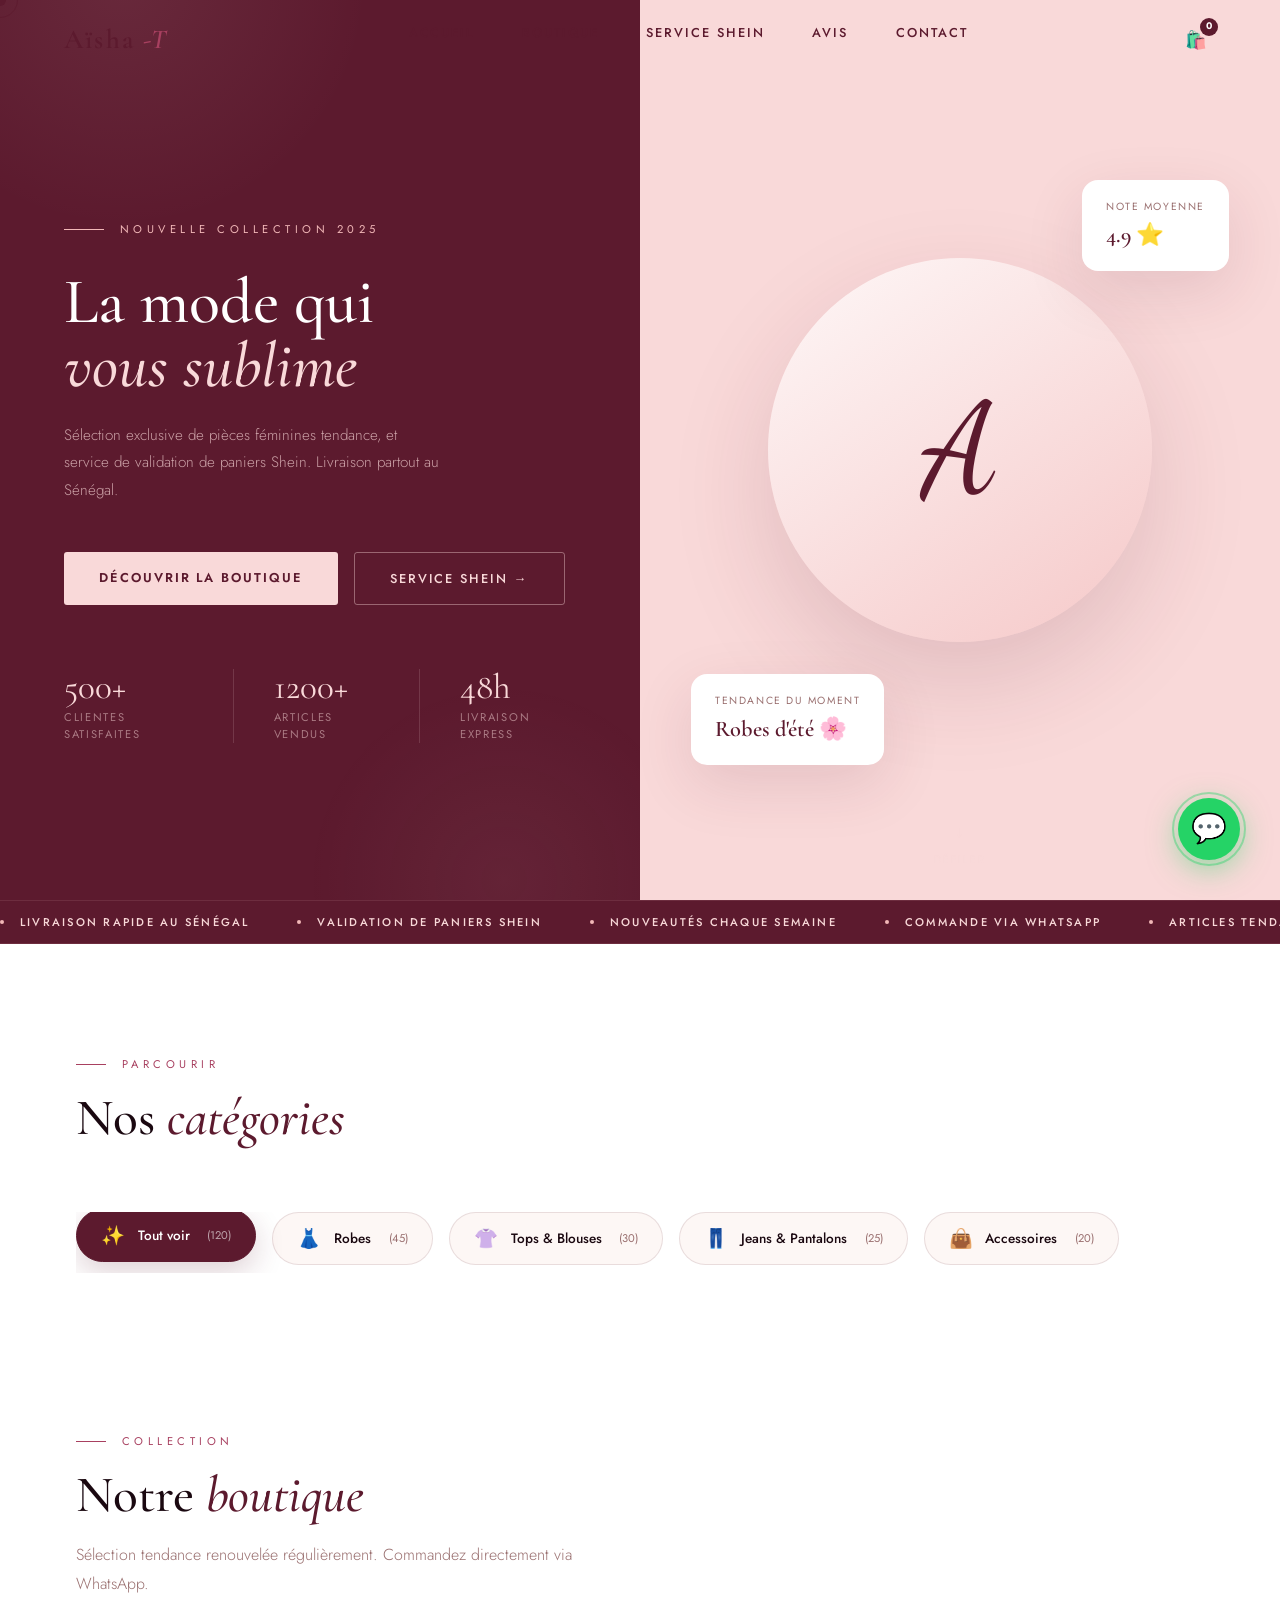
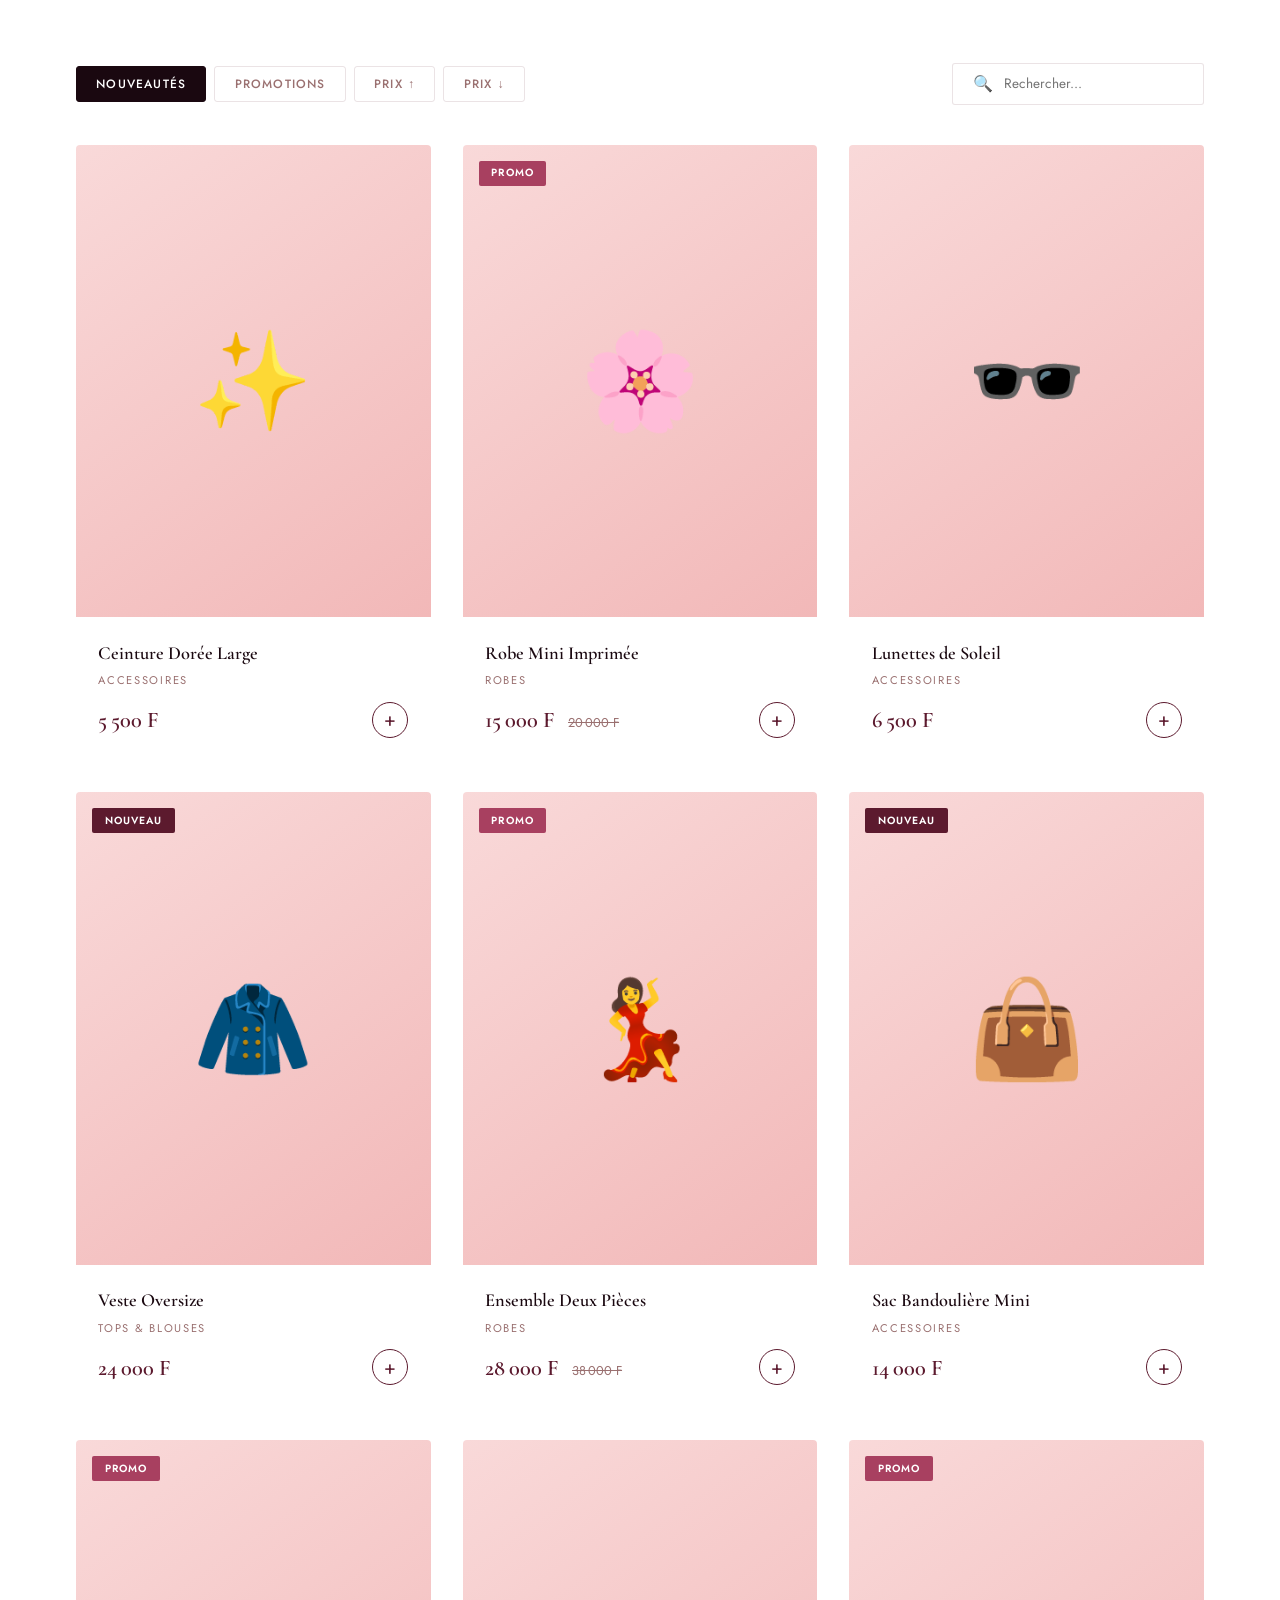
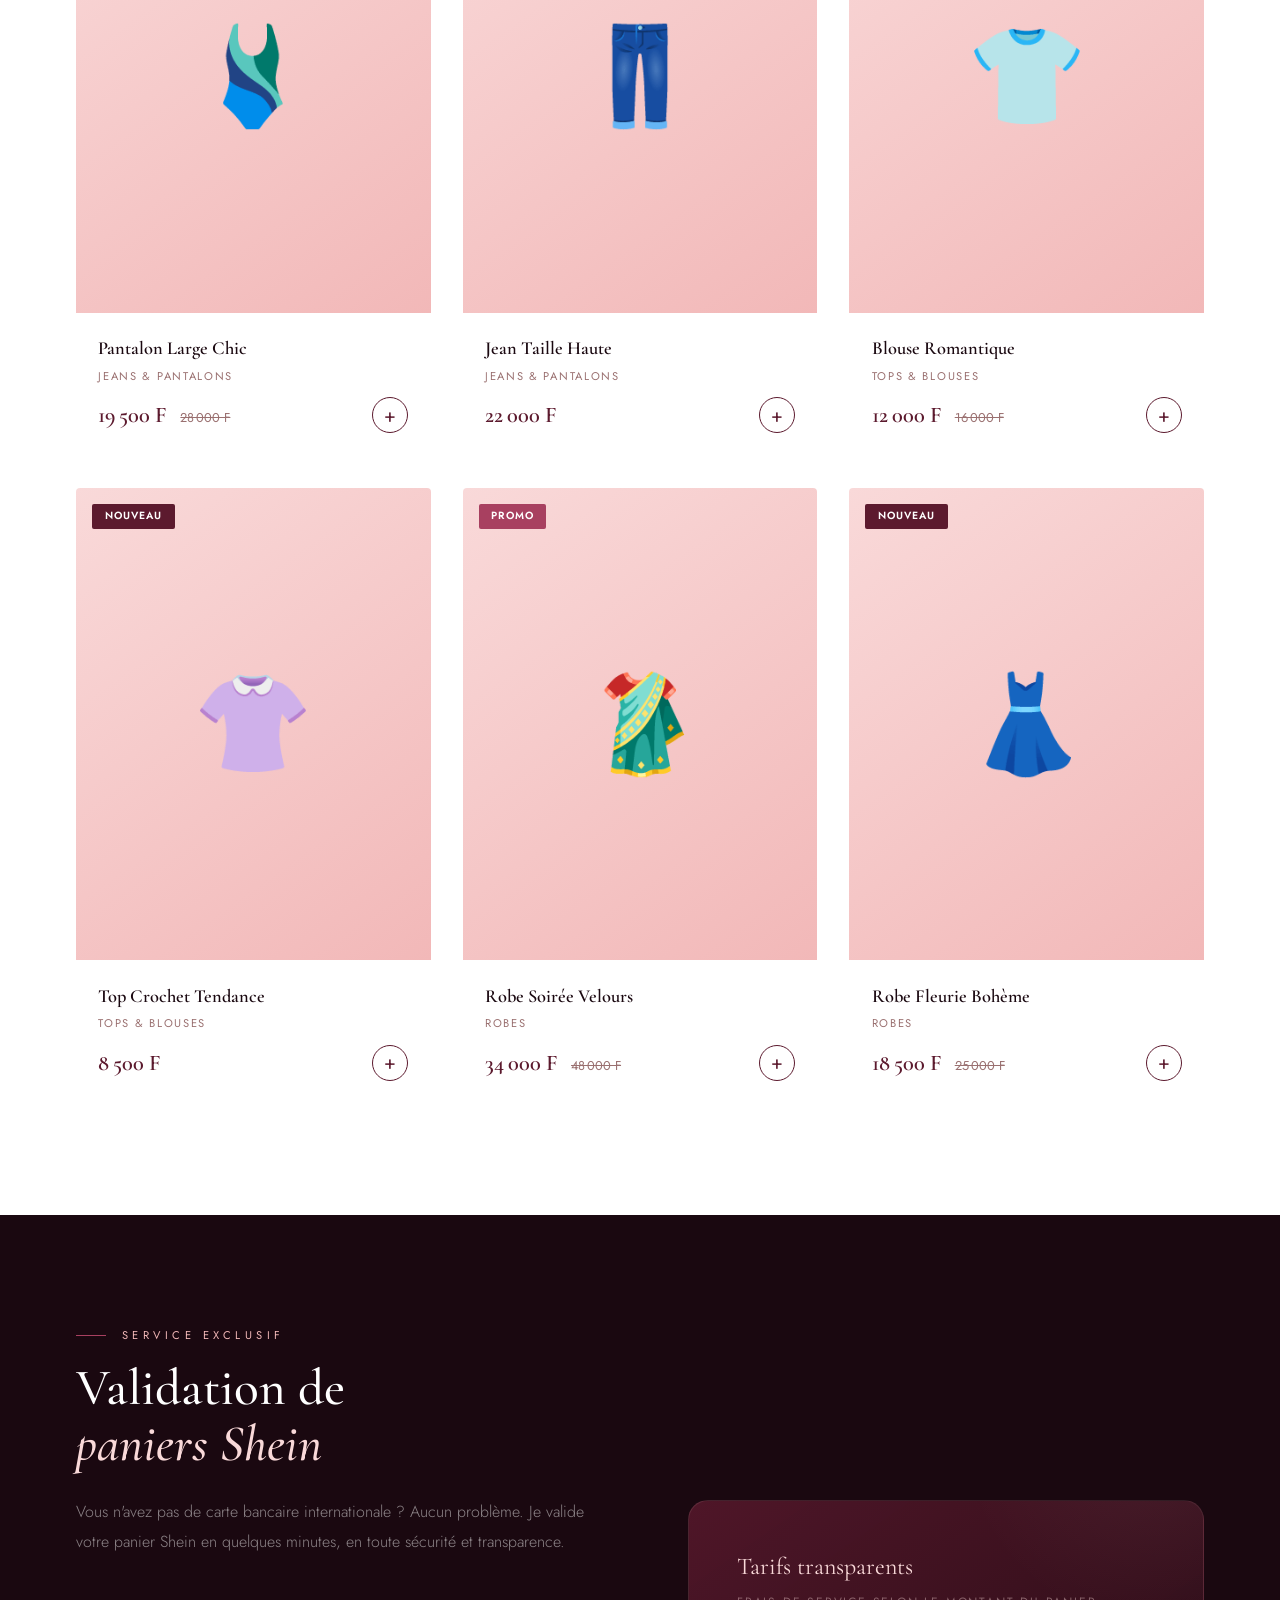
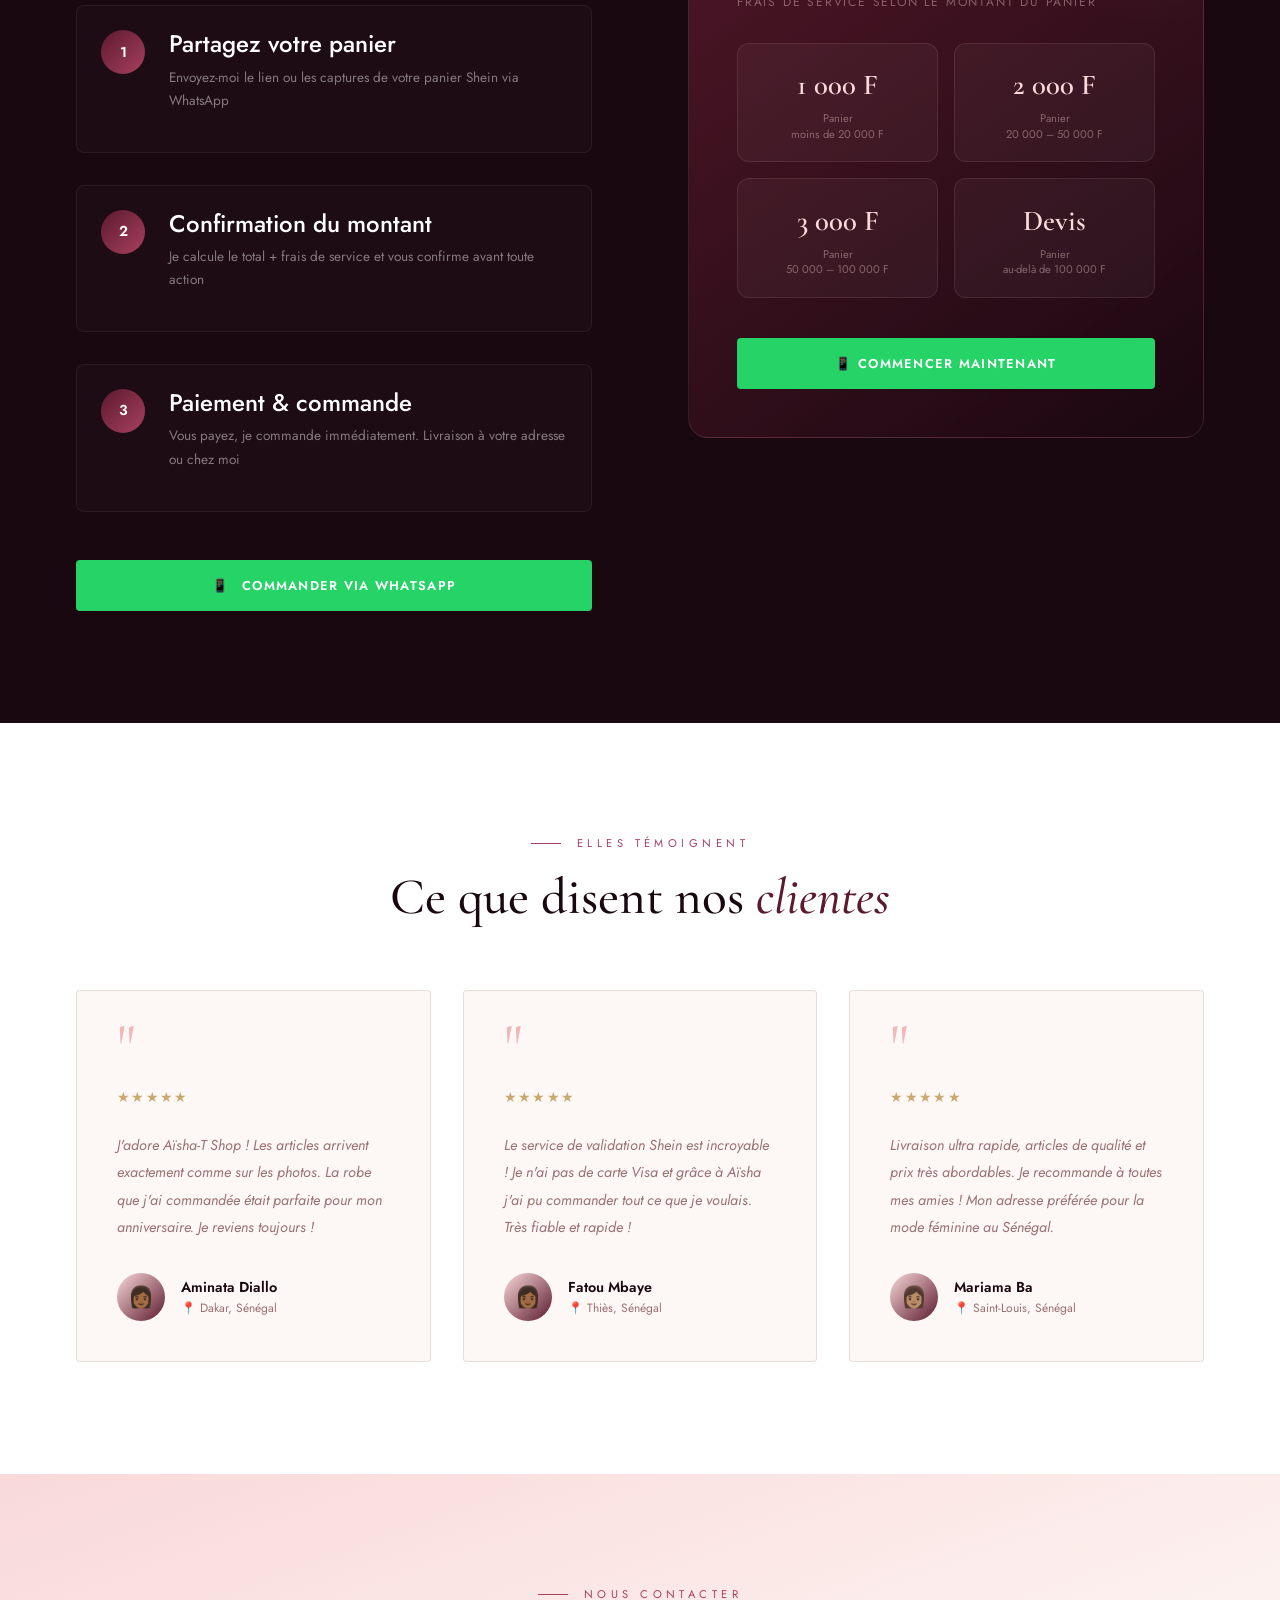
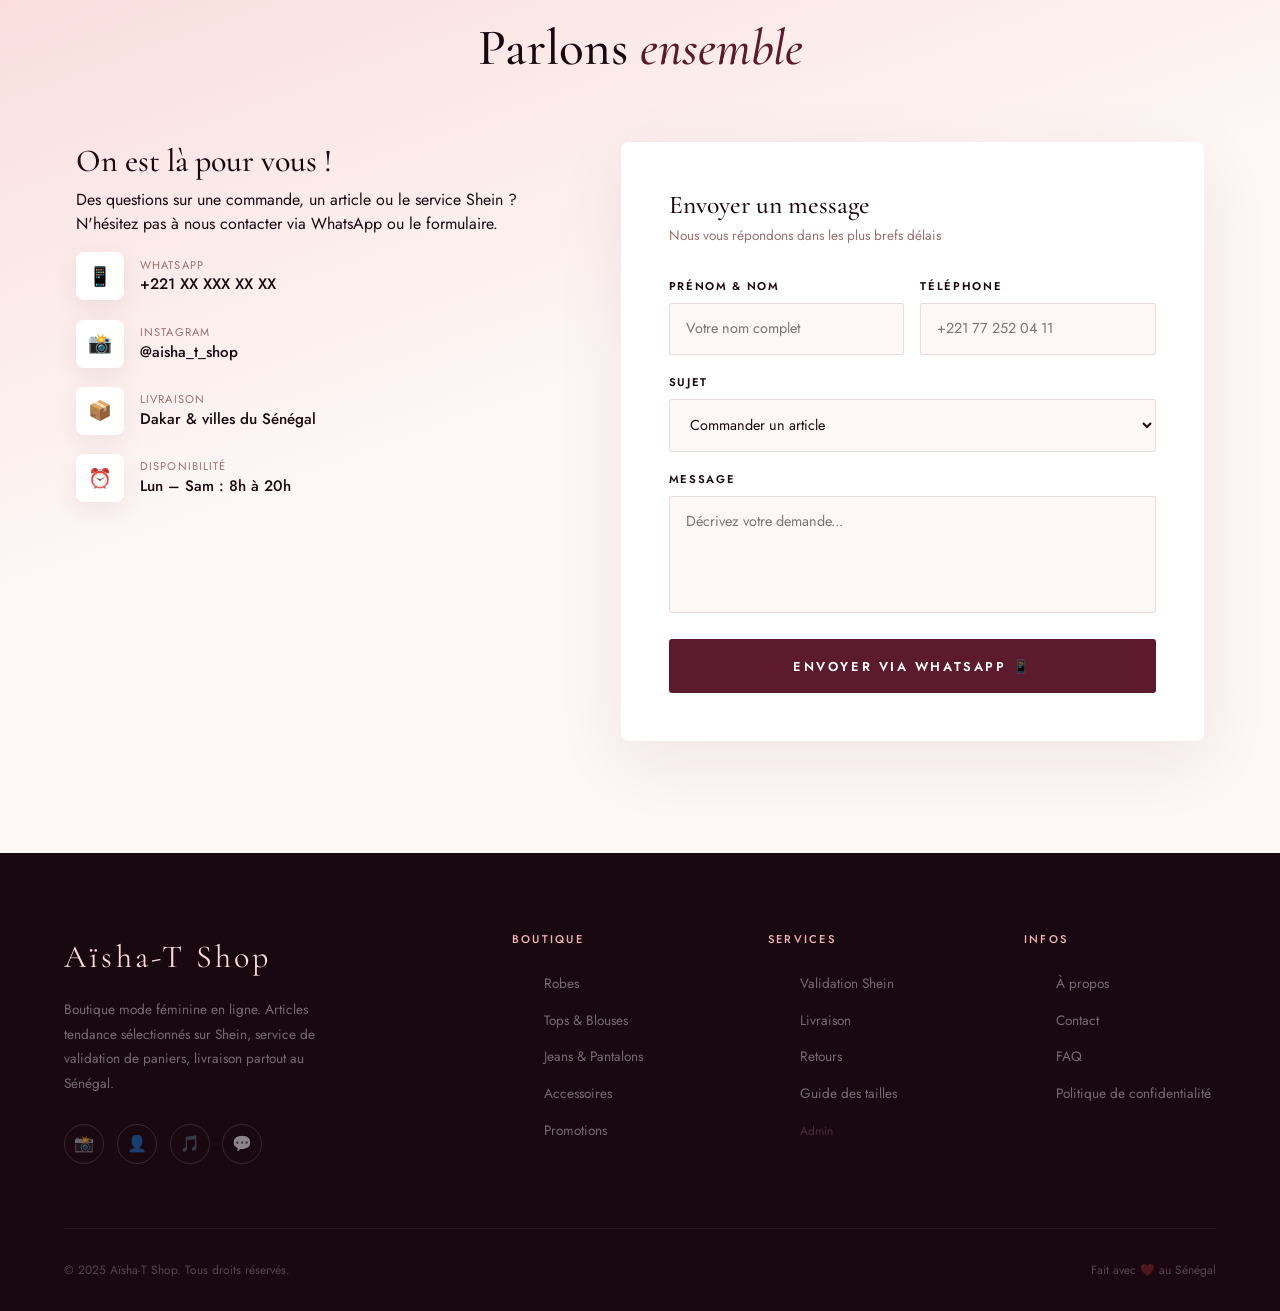
==== commit ac5e215d: "modification des numeros" ====
--- a/index.html
+++ b/index.html
@@ -344,7 +344,7 @@
           </div>
           <div class="form-group">
             <label>TÉLÉPHONE</label>
-            <input type="tel" id="cTel" placeholder="+221 77 XXX XX XX">
+            <input type="tel" id="cTel" placeholder="+221 77 252 04 11">
           </div>
         </div>
         <div class="form-group">
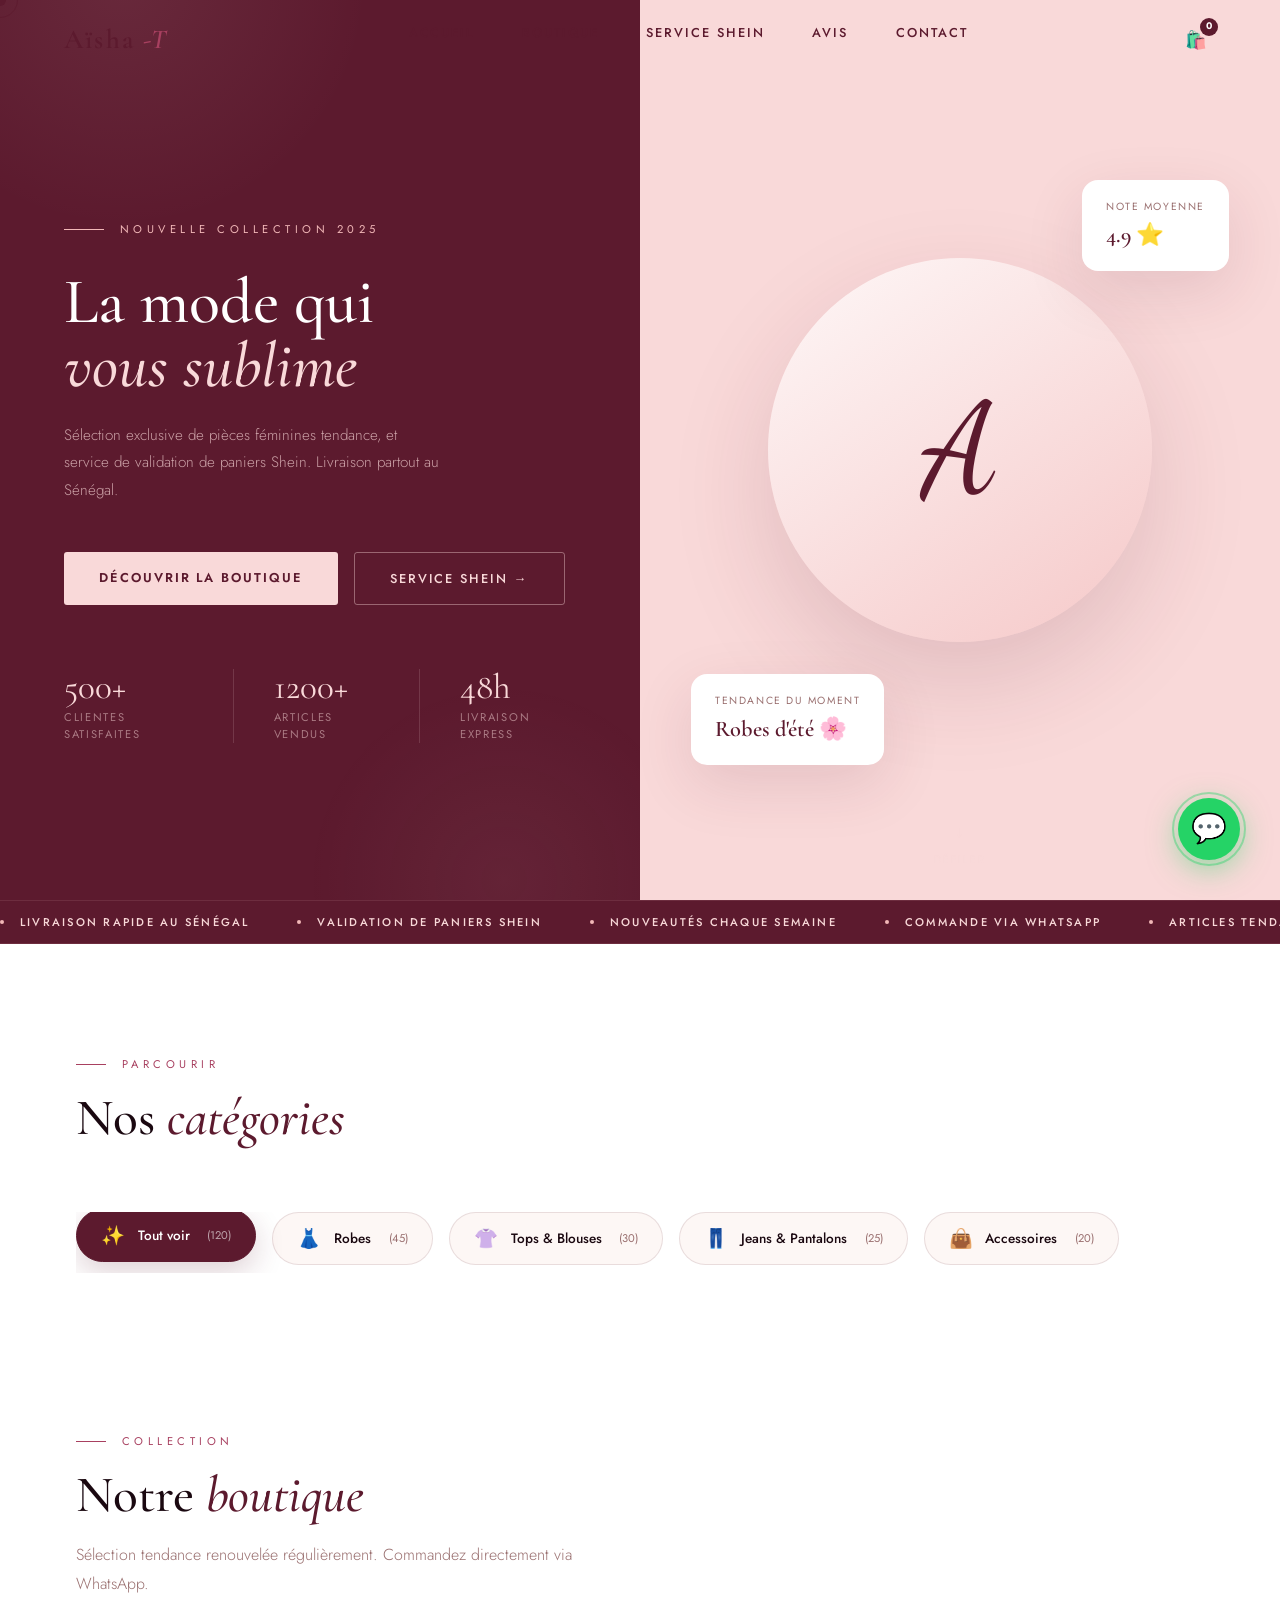
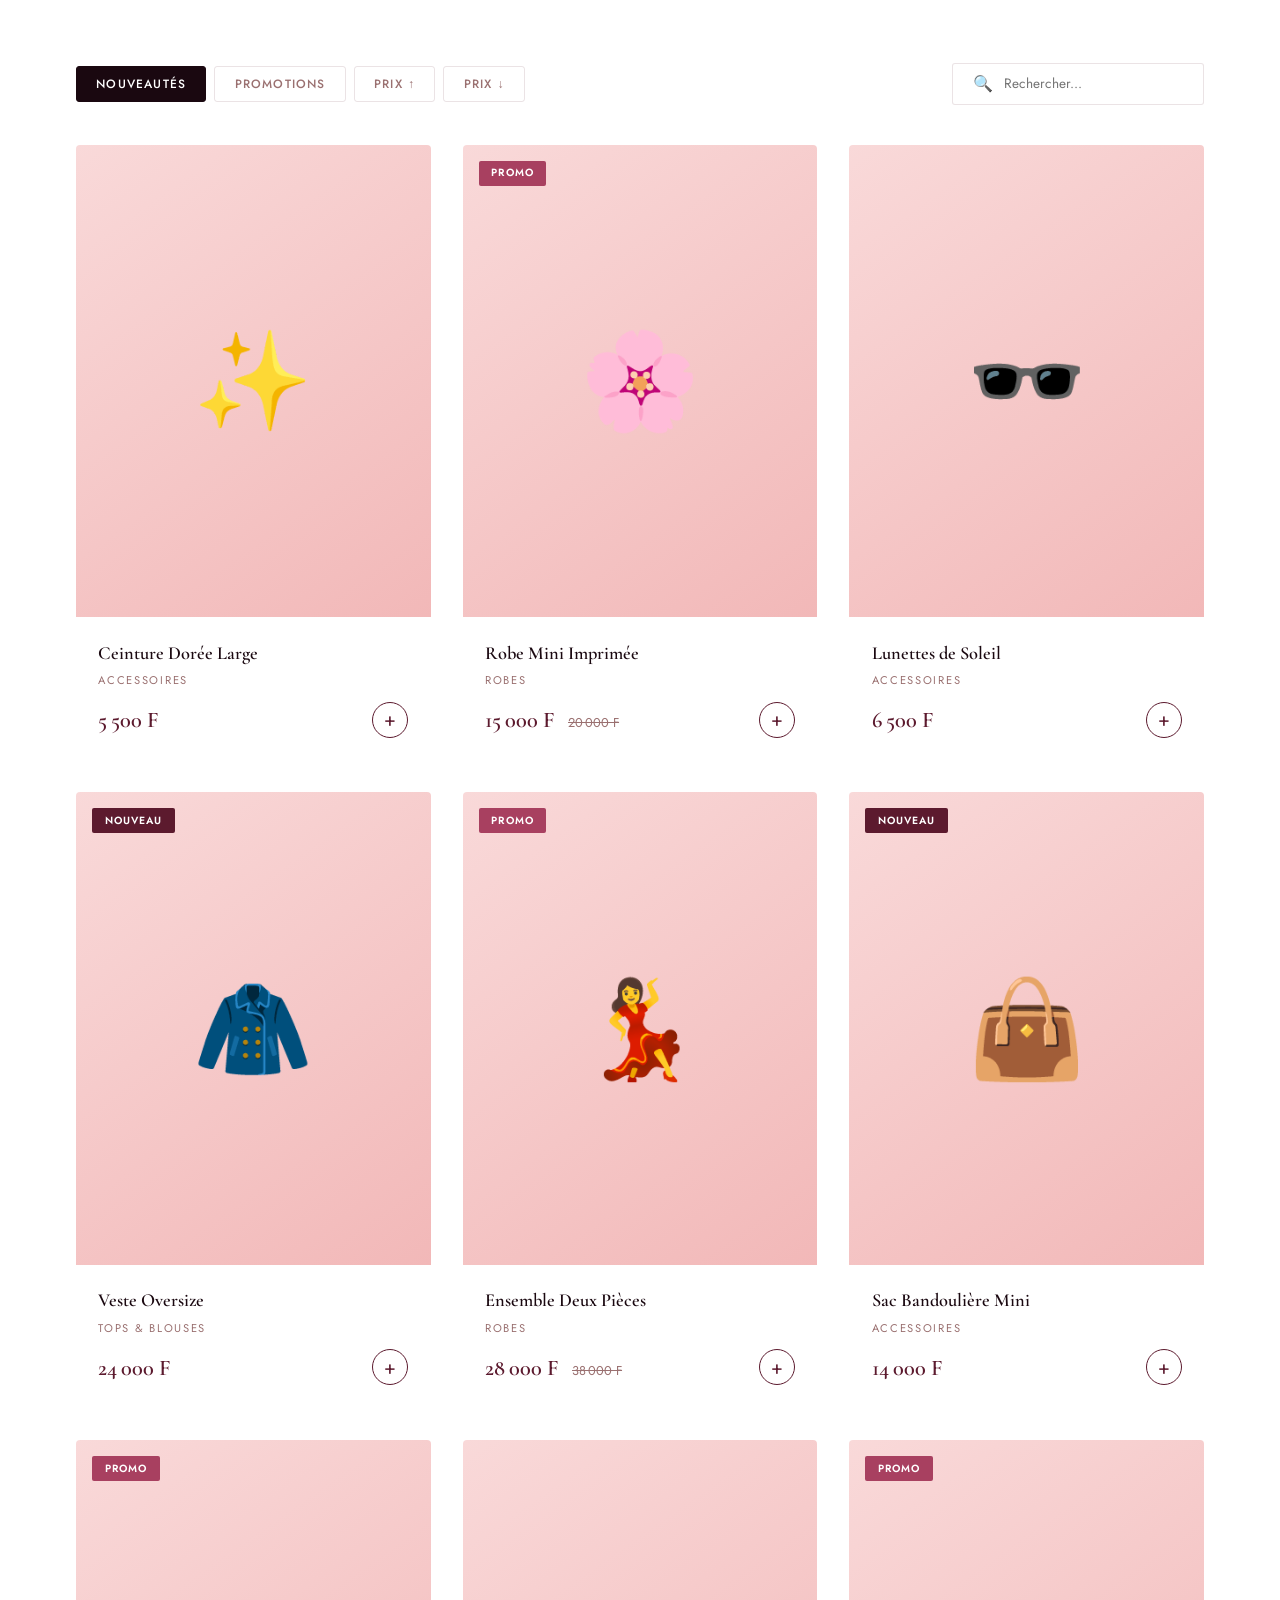
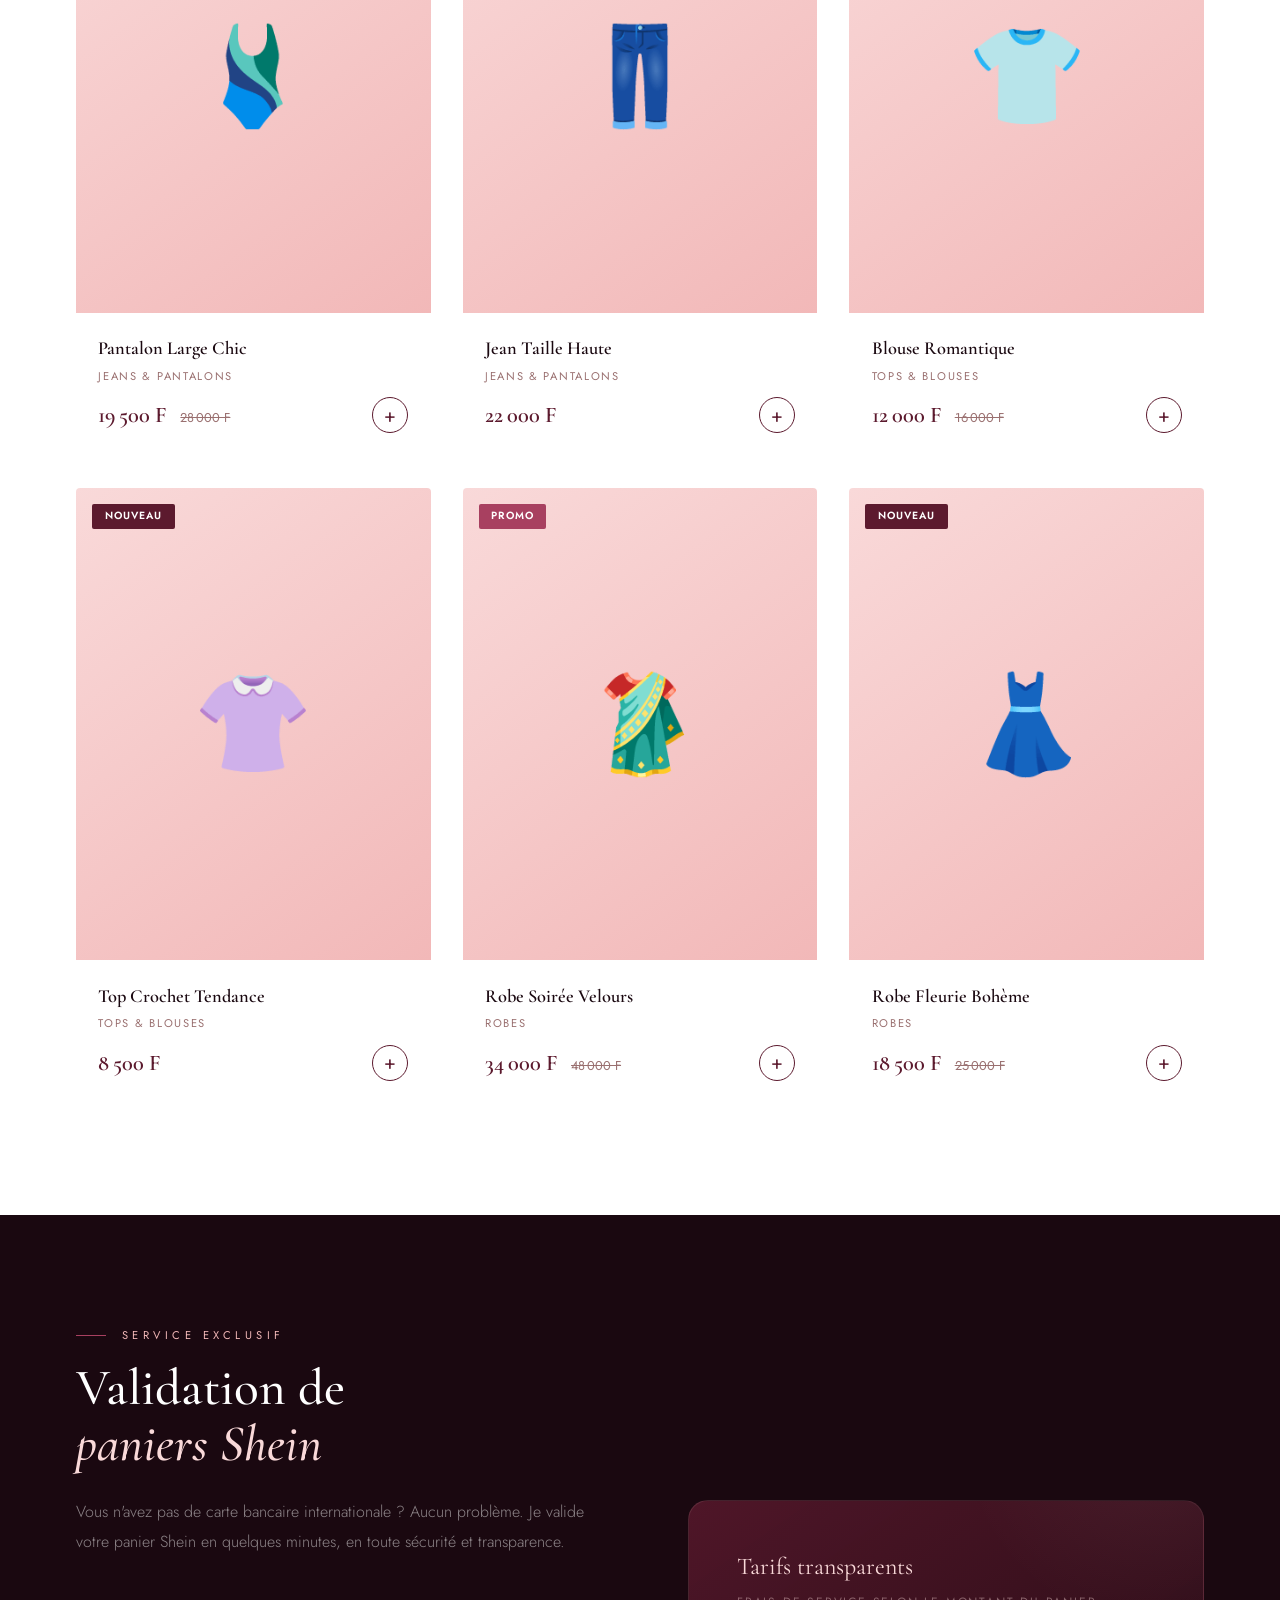
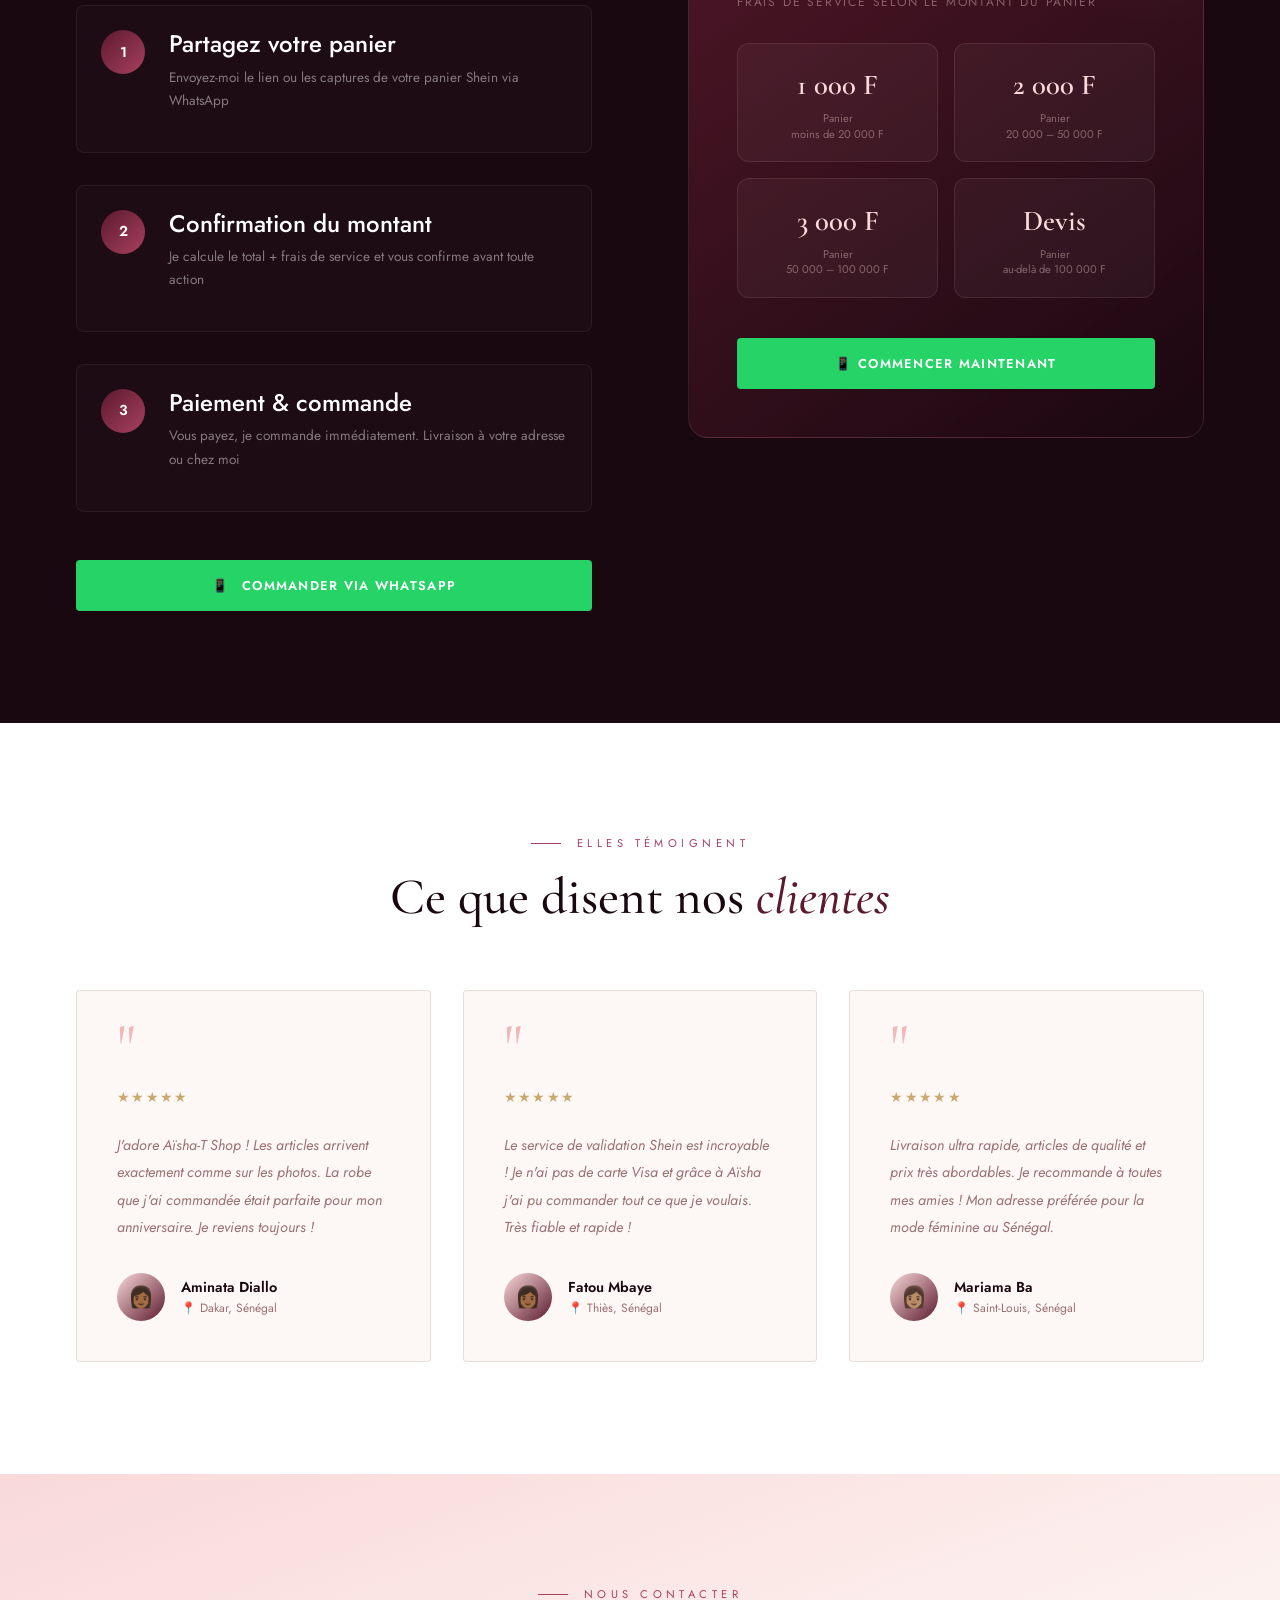
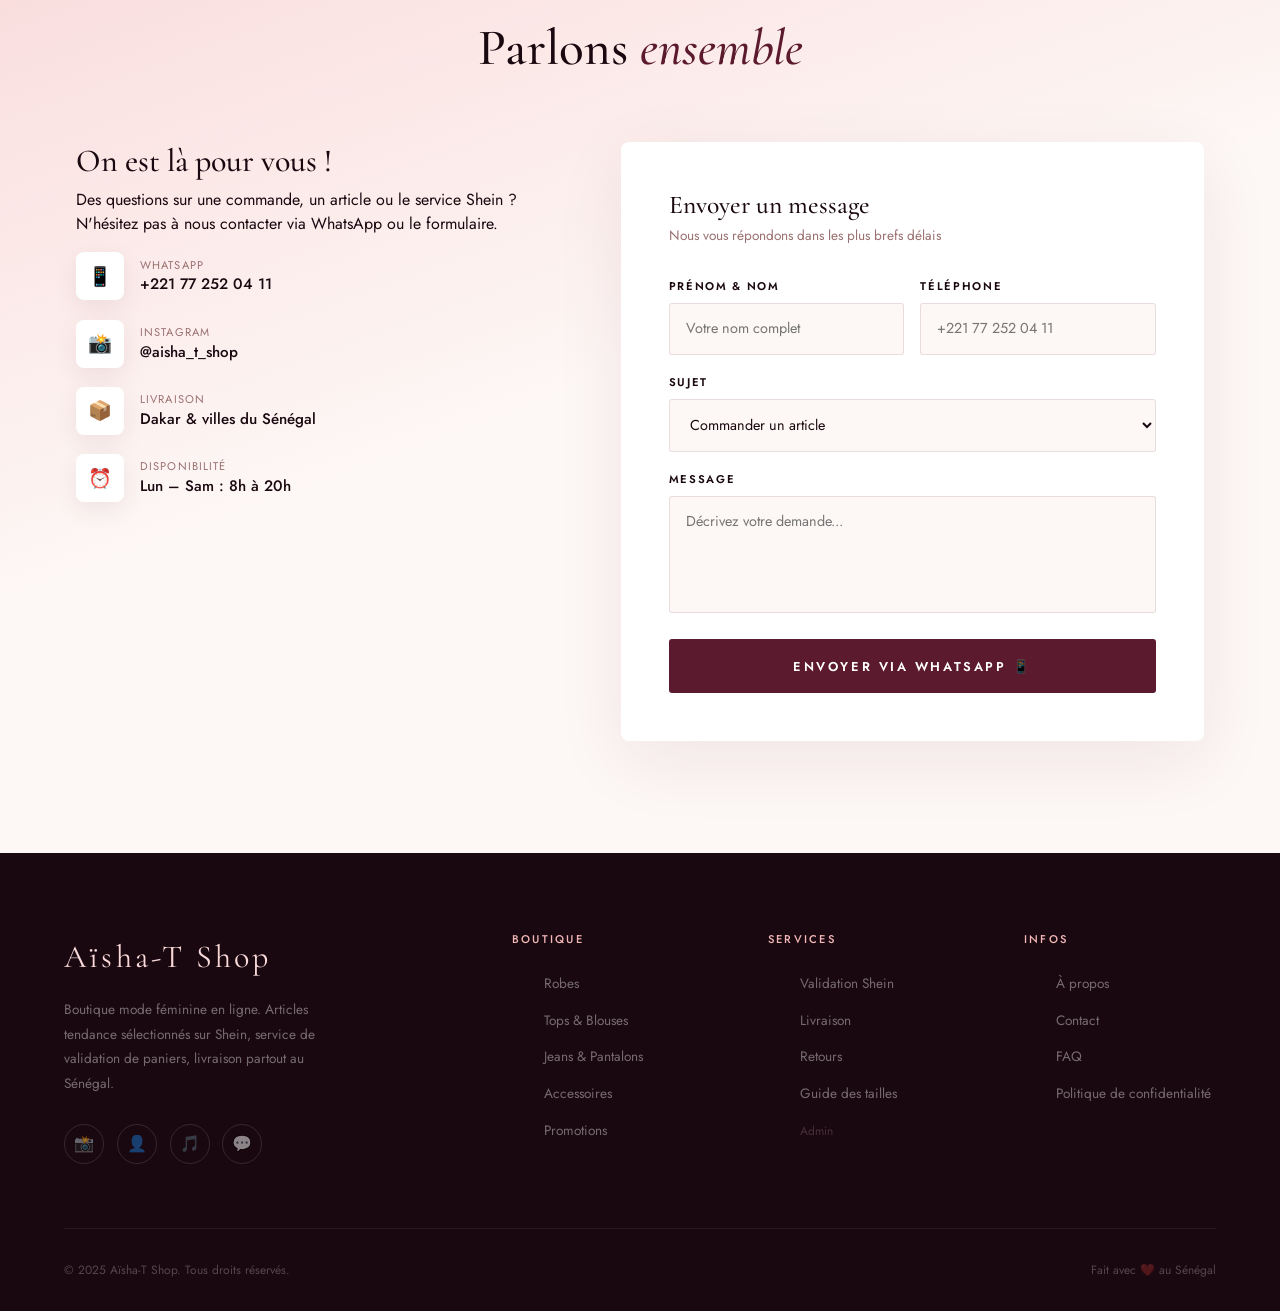
==== commit 8ad97ccb: "acces aux liens watshap" ====
--- a/index.html
+++ b/index.html
@@ -222,7 +222,7 @@
             </div>
           </div>
         </div>
-        <a href="https://wa.me/221XXXXXXXXX?text=Bonjour%20Aïsha-T%20Shop%20!%20Je%20voudrais%20valider%20mon%20panier%20Shein%20🛒" target="_blank" class="btn-wa">
+        <a href="https://wa.me/221772520411?text=Bonjour%20Aïsha-T%20Shop%20!%20Je%20voudrais%20valider%20mon%20panier%20Shein%20🛒" target="_blank" class="btn-wa">
           <span>📱</span> Commander via WhatsApp
         </a>
       </div>
@@ -248,7 +248,7 @@
             <div class="tarif-range">Panier<br>au-delà de 100 000 F</div>
           </div>
         </div>
-        <a href="https://wa.me/221XXXXXXXXX?text=Bonjour%20!%20Je%20veux%20valider%20mon%20panier%20Shein" target="_blank" class="btn-wa" style="margin-top:0.5rem">
+        <a href="https://wa.me/221772520411?text=Bonjour%20!%20Je%20veux%20valider%20mon%20panier%20Shein" target="_blank" class="btn-wa" style="margin-top:0.5rem">
           📱 Commencer maintenant
         </a>
       </div>
@@ -318,7 +318,7 @@
         <div class="contact-items">
           <div class="contact-item">
             <div class="ci-icon">📱</div>
-            <div><div class="ci-label">WhatsApp</div><div class="ci-val">+221 XX XXX XX XX</div></div>
+            <div><div class="ci-label">WhatsApp</div><div class="ci-val">+221 77 252 04 11</div></div>
           </div>
           <div class="contact-item">
             <div class="ci-icon">📸</div>
@@ -377,7 +377,7 @@
         <a class="soc-btn" href="#" title="Instagram">📸</a>
         <a class="soc-btn" href="#" title="Facebook">👤</a>
         <a class="soc-btn" href="#" title="TikTok">🎵</a>
-        <a class="soc-btn" href="https://wa.me/221XXXXXXXXX" target="_blank" title="WhatsApp">💬</a>
+        <a class="soc-btn" href="https://wa.me/221772520411" target="_blank" title="WhatsApp">💬</a>
       </div>
     </div>
     <div class="footer-col">
@@ -470,7 +470,7 @@
 </div>
 
 <!-- WHATSAPP FAB -->
-<a href="https://wa.me/221XXXXXXXXX?text=Bonjour%20Aïsha-T%20Shop%20!%20🌸" target="_blank" class="wa-fab" title="Commander sur WhatsApp">💬</a>
+<a href="https://wa.me/221772520411?text=Bonjour%20Aïsha-T%20Shop%20!%20🌸" target="_blank" class="wa-fab" title="Commander sur WhatsApp">💬</a>
 
 <!-- TOAST -->
 <div class="toast" id="toast"></div>
